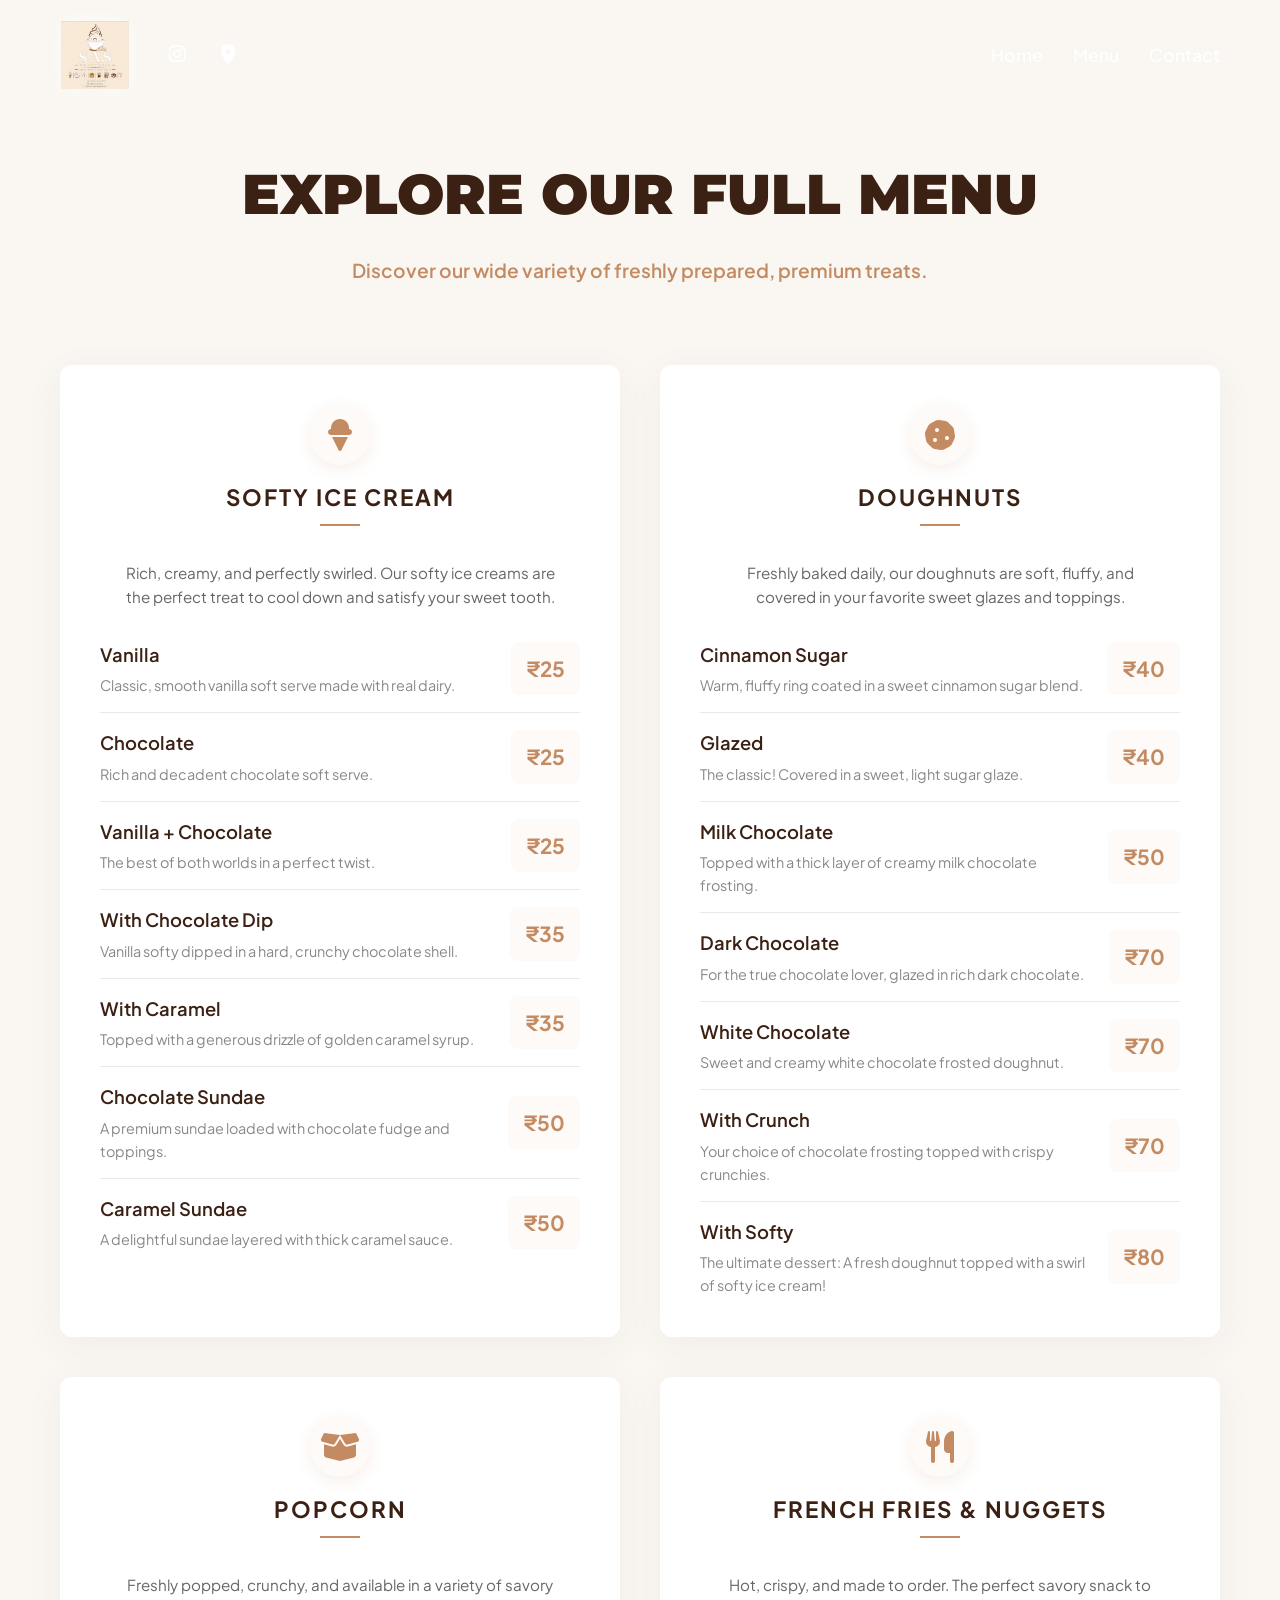
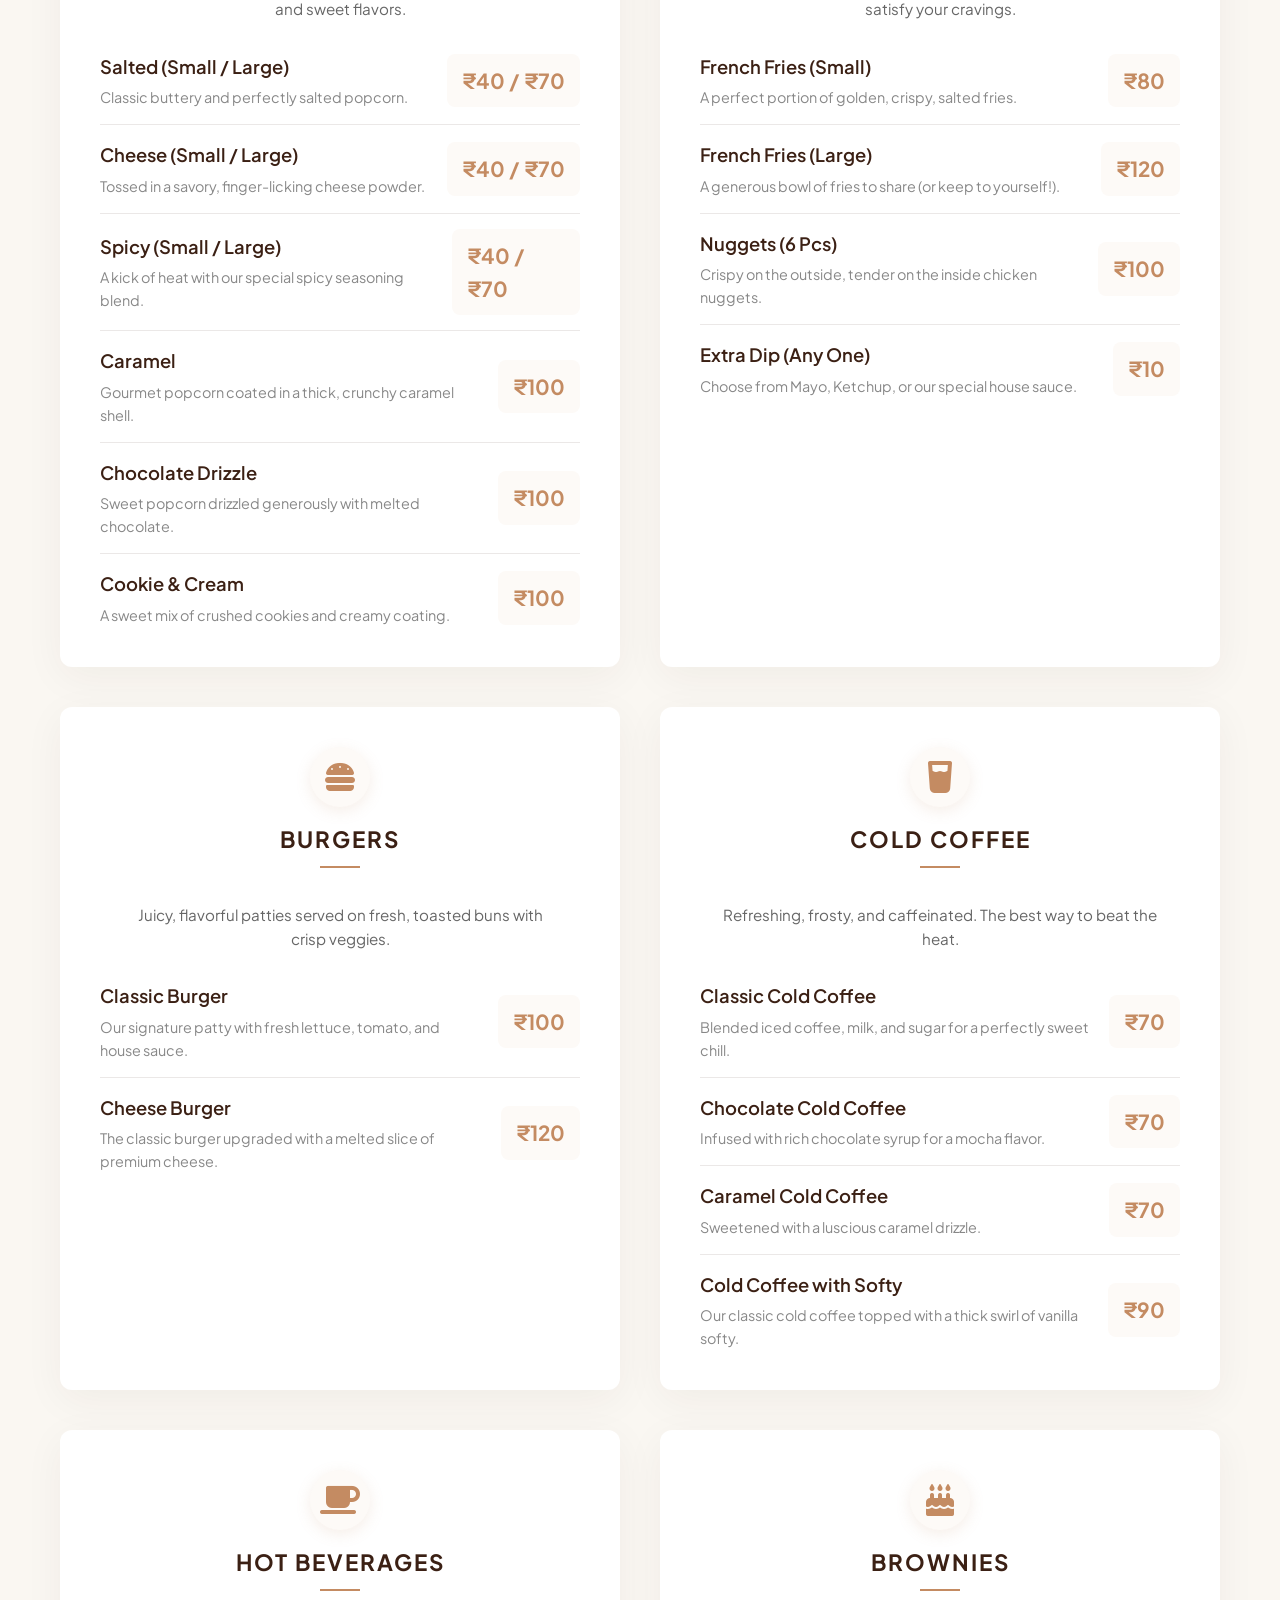
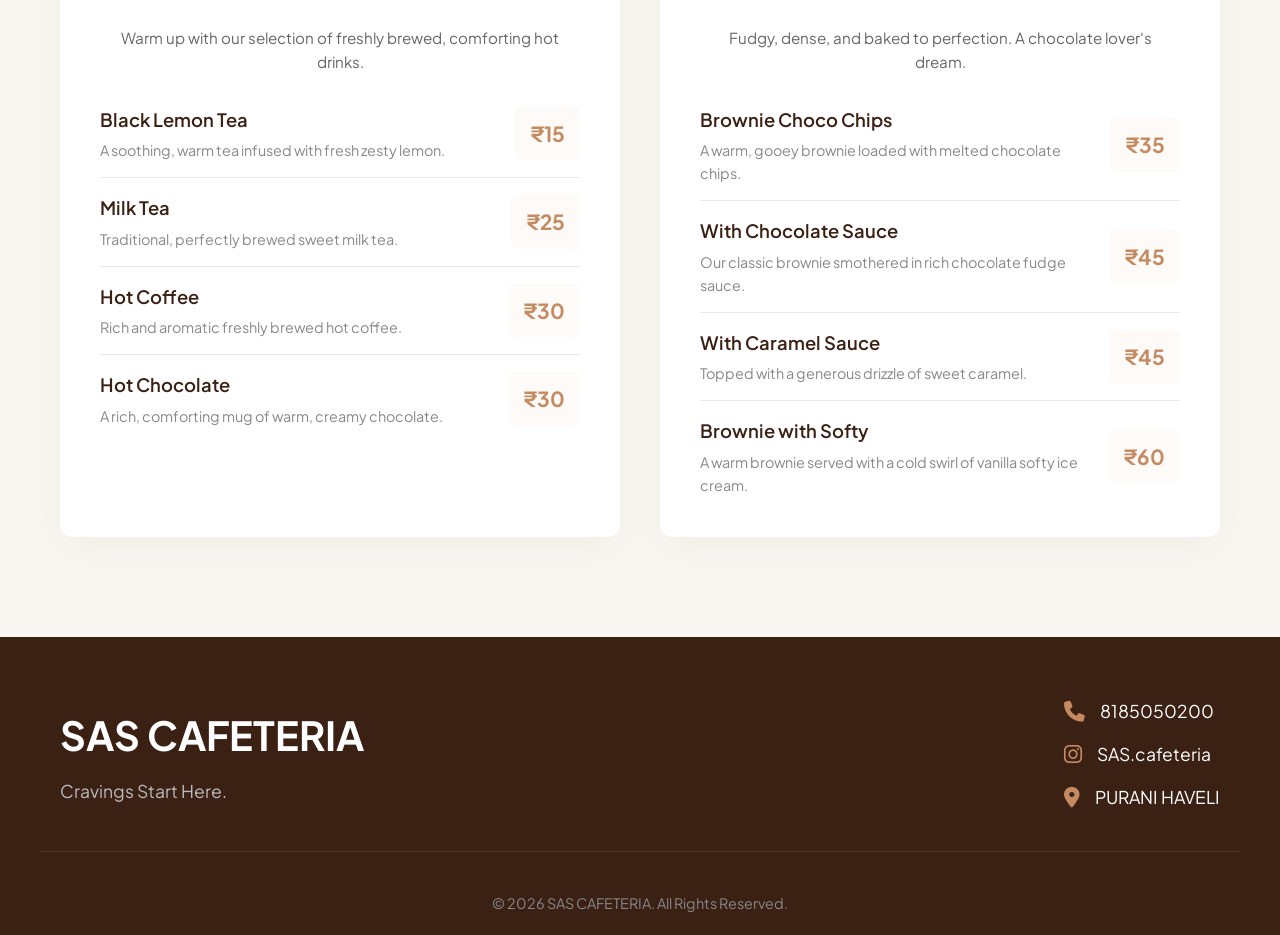
==== menu.html @ 9ae99f9b "Initial commit of SAS Cafeteria Website" ====
<!DOCTYPE html>
<html lang="en">
<head>
    <meta charset="UTF-8">
    <meta name="viewport" content="width=device-width, initial-scale=1.0">
    <title>Full Menu - SAS Cafeteria</title>
    <!-- Premium Fonts -->
    <link rel="preconnect" href="https://fonts.googleapis.com">
    <link rel="preconnect" href="https://fonts.gstatic.com" crossorigin>
    <link href="https://fonts.googleapis.com/css2?family=Montserrat:wght@800;900&family=Plus+Jakarta+Sans:wght@300;400;500;600;700;800&display=swap" rel="stylesheet">
    <!-- Icons -->
    <link rel="stylesheet" href="https://cdnjs.cloudflare.com/ajax/libs/font-awesome/6.4.0/css/all.min.css">
    <!-- CSS -->
    <link rel="stylesheet" href="style.css">
</head>
<body>

    <!-- Header / Navbar -->
    <header class="navbar scrolled">
        <div class="container nav-container">
            <div class="logo-group">
                <a href="index.html" class="logo">
                    <img src="logo.png" alt="SAS Cafeteria Logo">
                </a>
                <div class="nav-socials">
                    <a href="https://www.instagram.com/sas.cafeteria?igsh=MWZobGh6Ync2eGxtaw==" target="_blank" title="Instagram"><i class="fa-brands fa-instagram"></i></a>
                    <a href="https://maps.app.goo.gl/YJZCMaByvM5XZX7V7" target="_blank" title="Location"><i class="fa-solid fa-location-dot"></i></a>
                </div>
            </div>
            <nav>
                <ul class="nav-links">
                    <li><a href="index.html">Home</a></li>
                    <li><a href="menu.html">Menu</a></li>
                    <li><a href="#contact">Contact</a></li>
                </ul>
            </nav>
        </div>
    </header>

    <!-- Dedicated Menu Section -->
    <section class="dedicated-menu-page">
        <div class="container">
            <div class="page-header fade-in">
                <h1 class="page-title">Explore Our Full Menu</h1>
                <p class="page-subtitle">Discover our wide variety of freshly prepared, premium treats.</p>
            </div>
            
            <div class="full-menu-grid">
                
                <!-- SOFTY ICE CREAM -->
                <div class="full-menu-category fade-in">
                    <div class="category-header">
                        <i class="fa-solid fa-ice-cream"></i>
                        <h3>Softy Ice Cream</h3>
                    </div>
                    <p class="category-desc">Rich, creamy, and perfectly swirled. Our softy ice creams are the perfect treat to cool down and satisfy your sweet tooth.</p>
                    <ul class="menu-list detailed-list">
                        <li>
                            <div class="item-info">
                                <span class="item-name">Vanilla</span>
                                <p class="item-desc">Classic, smooth vanilla soft serve made with real dairy.</p>
                            </div>
                            <span class="item-price">₹25</span>
                        </li>
                        <li>
                            <div class="item-info">
                                <span class="item-name">Chocolate</span>
                                <p class="item-desc">Rich and decadent chocolate soft serve.</p>
                            </div>
                            <span class="item-price">₹25</span>
                        </li>
                        <li>
                            <div class="item-info">
                                <span class="item-name">Vanilla + Chocolate</span>
                                <p class="item-desc">The best of both worlds in a perfect twist.</p>
                            </div>
                            <span class="item-price">₹25</span>
                        </li>
                        <li>
                            <div class="item-info">
                                <span class="item-name">With Chocolate Dip</span>
                                <p class="item-desc">Vanilla softy dipped in a hard, crunchy chocolate shell.</p>
                            </div>
                            <span class="item-price">₹35</span>
                        </li>
                        <li>
                            <div class="item-info">
                                <span class="item-name">With Caramel</span>
                                <p class="item-desc">Topped with a generous drizzle of golden caramel syrup.</p>
                            </div>
                            <span class="item-price">₹35</span>
                        </li>
                        <li>
                            <div class="item-info">
                                <span class="item-name">Chocolate Sundae</span>
                                <p class="item-desc">A premium sundae loaded with chocolate fudge and toppings.</p>
                            </div>
                            <span class="item-price">₹50</span>
                        </li>
                        <li>
                            <div class="item-info">
                                <span class="item-name">Caramel Sundae</span>
                                <p class="item-desc">A delightful sundae layered with thick caramel sauce.</p>
                            </div>
                            <span class="item-price">₹50</span>
                        </li>
                    </ul>
                </div>

                <!-- DOUGHNUT -->
                <div class="full-menu-category fade-in">
                    <div class="category-header">
                        <i class="fa-solid fa-cookie"></i>
                        <h3>Doughnuts</h3>
                    </div>
                    <p class="category-desc">Freshly baked daily, our doughnuts are soft, fluffy, and covered in your favorite sweet glazes and toppings.</p>
                    <ul class="menu-list detailed-list">
                        <li>
                            <div class="item-info">
                                <span class="item-name">Cinnamon Sugar</span>
                                <p class="item-desc">Warm, fluffy ring coated in a sweet cinnamon sugar blend.</p>
                            </div>
                            <span class="item-price">₹40</span>
                        </li>
                        <li>
                            <div class="item-info">
                                <span class="item-name">Glazed</span>
                                <p class="item-desc">The classic! Covered in a sweet, light sugar glaze.</p>
                            </div>
                            <span class="item-price">₹40</span>
                        </li>
                        <li>
                            <div class="item-info">
                                <span class="item-name">Milk Chocolate</span>
                                <p class="item-desc">Topped with a thick layer of creamy milk chocolate frosting.</p>
                            </div>
                            <span class="item-price">₹50</span>
                        </li>
                        <li>
                            <div class="item-info">
                                <span class="item-name">Dark Chocolate</span>
                                <p class="item-desc">For the true chocolate lover, glazed in rich dark chocolate.</p>
                            </div>
                            <span class="item-price">₹70</span>
                        </li>
                        <li>
                            <div class="item-info">
                                <span class="item-name">White Chocolate</span>
                                <p class="item-desc">Sweet and creamy white chocolate frosted doughnut.</p>
                            </div>
                            <span class="item-price">₹70</span>
                        </li>
                        <li>
                            <div class="item-info">
                                <span class="item-name">With Crunch</span>
                                <p class="item-desc">Your choice of chocolate frosting topped with crispy crunchies.</p>
                            </div>
                            <span class="item-price">₹70</span>
                        </li>
                        <li>
                            <div class="item-info">
                                <span class="item-name">With Softy</span>
                                <p class="item-desc">The ultimate dessert: A fresh doughnut topped with a swirl of softy ice cream!</p>
                            </div>
                            <span class="item-price">₹80</span>
                        </li>
                    </ul>
                </div>

                <!-- POPCORN -->
                <div class="full-menu-category fade-in">
                    <div class="category-header">
                        <i class="fa-solid fa-box-open"></i>
                        <h3>Popcorn</h3>
                    </div>
                    <p class="category-desc">Freshly popped, crunchy, and available in a variety of savory and sweet flavors.</p>
                    <ul class="menu-list detailed-list">
                        <li>
                            <div class="item-info">
                                <span class="item-name">Salted (Small / Large)</span>
                                <p class="item-desc">Classic buttery and perfectly salted popcorn.</p>
                            </div>
                            <span class="item-price">₹40 / ₹70</span>
                        </li>
                        <li>
                            <div class="item-info">
                                <span class="item-name">Cheese (Small / Large)</span>
                                <p class="item-desc">Tossed in a savory, finger-licking cheese powder.</p>
                            </div>
                            <span class="item-price">₹40 / ₹70</span>
                        </li>
                        <li>
                            <div class="item-info">
                                <span class="item-name">Spicy (Small / Large)</span>
                                <p class="item-desc">A kick of heat with our special spicy seasoning blend.</p>
                            </div>
                            <span class="item-price">₹40 / ₹70</span>
                        </li>
                        <li>
                            <div class="item-info">
                                <span class="item-name">Caramel</span>
                                <p class="item-desc">Gourmet popcorn coated in a thick, crunchy caramel shell.</p>
                            </div>
                            <span class="item-price">₹100</span>
                        </li>
                        <li>
                            <div class="item-info">
                                <span class="item-name">Chocolate Drizzle</span>
                                <p class="item-desc">Sweet popcorn drizzled generously with melted chocolate.</p>
                            </div>
                            <span class="item-price">₹100</span>
                        </li>
                        <li>
                            <div class="item-info">
                                <span class="item-name">Cookie & Cream</span>
                                <p class="item-desc">A sweet mix of crushed cookies and creamy coating.</p>
                            </div>
                            <span class="item-price">₹100</span>
                        </li>
                    </ul>
                </div>

                <!-- FRENCH FRIES & NUGGETS -->
                <div class="full-menu-category fade-in">
                    <div class="category-header">
                        <i class="fa-solid fa-utensils"></i>
                        <h3>French Fries & Nuggets</h3>
                    </div>
                    <p class="category-desc">Hot, crispy, and made to order. The perfect savory snack to satisfy your cravings.</p>
                    <ul class="menu-list detailed-list">
                        <li>
                            <div class="item-info">
                                <span class="item-name">French Fries (Small)</span>
                                <p class="item-desc">A perfect portion of golden, crispy, salted fries.</p>
                            </div>
                            <span class="item-price">₹80</span>
                        </li>
                        <li>
                            <div class="item-info">
                                <span class="item-name">French Fries (Large)</span>
                                <p class="item-desc">A generous bowl of fries to share (or keep to yourself!).</p>
                            </div>
                            <span class="item-price">₹120</span>
                        </li>
                        <li>
                            <div class="item-info">
                                <span class="item-name">Nuggets (6 Pcs)</span>
                                <p class="item-desc">Crispy on the outside, tender on the inside chicken nuggets.</p>
                            </div>
                            <span class="item-price">₹100</span>
                        </li>
                        <li>
                            <div class="item-info">
                                <span class="item-name">Extra Dip (Any One)</span>
                                <p class="item-desc">Choose from Mayo, Ketchup, or our special house sauce.</p>
                            </div>
                            <span class="item-price">₹10</span>
                        </li>
                    </ul>
                </div>
                
                <!-- BURGER -->
                <div class="full-menu-category fade-in">
                    <div class="category-header">
                        <i class="fa-solid fa-burger"></i>
                        <h3>Burgers</h3>
                    </div>
                    <p class="category-desc">Juicy, flavorful patties served on fresh, toasted buns with crisp veggies.</p>
                    <ul class="menu-list detailed-list">
                        <li>
                            <div class="item-info">
                                <span class="item-name">Classic Burger</span>
                                <p class="item-desc">Our signature patty with fresh lettuce, tomato, and house sauce.</p>
                            </div>
                            <span class="item-price">₹100</span>
                        </li>
                        <li>
                            <div class="item-info">
                                <span class="item-name">Cheese Burger</span>
                                <p class="item-desc">The classic burger upgraded with a melted slice of premium cheese.</p>
                            </div>
                            <span class="item-price">₹120</span>
                        </li>
                    </ul>
                </div>
                
                <!-- COLD COFFEE -->
                <div class="full-menu-category fade-in">
                    <div class="category-header">
                        <i class="fa-solid fa-glass-water"></i>
                        <h3>Cold Coffee</h3>
                    </div>
                    <p class="category-desc">Refreshing, frosty, and caffeinated. The best way to beat the heat.</p>
                    <ul class="menu-list detailed-list">
                        <li>
                            <div class="item-info">
                                <span class="item-name">Classic Cold Coffee</span>
                                <p class="item-desc">Blended iced coffee, milk, and sugar for a perfectly sweet chill.</p>
                            </div>
                            <span class="item-price">₹70</span>
                        </li>
                        <li>
                            <div class="item-info">
                                <span class="item-name">Chocolate Cold Coffee</span>
                                <p class="item-desc">Infused with rich chocolate syrup for a mocha flavor.</p>
                            </div>
                            <span class="item-price">₹70</span>
                        </li>
                        <li>
                            <div class="item-info">
                                <span class="item-name">Caramel Cold Coffee</span>
                                <p class="item-desc">Sweetened with a luscious caramel drizzle.</p>
                            </div>
                            <span class="item-price">₹70</span>
                        </li>
                        <li>
                            <div class="item-info">
                                <span class="item-name">Cold Coffee with Softy</span>
                                <p class="item-desc">Our classic cold coffee topped with a thick swirl of vanilla softy.</p>
                            </div>
                            <span class="item-price">₹90</span>
                        </li>
                    </ul>
                </div>

                <!-- HOT BEVERAGES -->
                <div class="full-menu-category fade-in">
                    <div class="category-header">
                        <i class="fa-solid fa-mug-saucer"></i>
                        <h3>Hot Beverages</h3>
                    </div>
                    <p class="category-desc">Warm up with our selection of freshly brewed, comforting hot drinks.</p>
                    <ul class="menu-list detailed-list">
                        <li>
                            <div class="item-info">
                                <span class="item-name">Black Lemon Tea</span>
                                <p class="item-desc">A soothing, warm tea infused with fresh zesty lemon.</p>
                            </div>
                            <span class="item-price">₹15</span>
                        </li>
                        <li>
                            <div class="item-info">
                                <span class="item-name">Milk Tea</span>
                                <p class="item-desc">Traditional, perfectly brewed sweet milk tea.</p>
                            </div>
                            <span class="item-price">₹25</span>
                        </li>
                        <li>
                            <div class="item-info">
                                <span class="item-name">Hot Coffee</span>
                                <p class="item-desc">Rich and aromatic freshly brewed hot coffee.</p>
                            </div>
                            <span class="item-price">₹30</span>
                        </li>
                        <li>
                            <div class="item-info">
                                <span class="item-name">Hot Chocolate</span>
                                <p class="item-desc">A rich, comforting mug of warm, creamy chocolate.</p>
                            </div>
                            <span class="item-price">₹30</span>
                        </li>
                    </ul>
                </div>

                <!-- BROWNIE -->
                <div class="full-menu-category fade-in">
                    <div class="category-header">
                        <i class="fa-solid fa-cake-candles"></i>
                        <h3>Brownies</h3>
                    </div>
                    <p class="category-desc">Fudgy, dense, and baked to perfection. A chocolate lover's dream.</p>
                    <ul class="menu-list detailed-list">
                        <li>
                            <div class="item-info">
                                <span class="item-name">Brownie Choco Chips</span>
                                <p class="item-desc">A warm, gooey brownie loaded with melted chocolate chips.</p>
                            </div>
                            <span class="item-price">₹35</span>
                        </li>
                        <li>
                            <div class="item-info">
                                <span class="item-name">With Chocolate Sauce</span>
                                <p class="item-desc">Our classic brownie smothered in rich chocolate fudge sauce.</p>
                            </div>
                            <span class="item-price">₹45</span>
                        </li>
                        <li>
                            <div class="item-info">
                                <span class="item-name">With Caramel Sauce</span>
                                <p class="item-desc">Topped with a generous drizzle of sweet caramel.</p>
                            </div>
                            <span class="item-price">₹45</span>
                        </li>
                        <li>
                            <div class="item-info">
                                <span class="item-name">Brownie with Softy</span>
                                <p class="item-desc">A warm brownie served with a cold swirl of vanilla softy ice cream.</p>
                            </div>
                            <span class="item-price">₹60</span>
                        </li>
                    </ul>
                </div>

            </div>
        </div>
    </section>

    <!-- Contact / Footer Section -->
    <footer id="contact" class="footer">
        <div class="container footer-content fade-in">
            <div class="footer-info">
                <h3>SAS CAFETERIA</h3>
                <p>Cravings Start Here.</p>
            </div>
            <div class="footer-contact">
                <a href="tel:+918185050200" class="footer-link"><p><i class="fa-solid fa-phone"></i> 8185050200</p></a>
                <a href="https://www.instagram.com/sas.cafeteria?igsh=MWZobGh6Ync2eGxtaw==" target="_blank" class="footer-link"><p><i class="fa-brands fa-instagram"></i> SAS.cafeteria</p></a>
                <a href="https://maps.app.goo.gl/YJZCMaByvM5XZX7V7" target="_blank" class="footer-link"><p><i class="fa-solid fa-location-dot"></i> PURANI HAVELI</p></a>
            </div>
        </div>
        <div class="footer-bottom">
            <p>&copy; 2026 SAS CAFETERIA. All Rights Reserved.</p>
        </div>
    </footer>

    <script src="script.js"></script>
</body>
</html>
---- style.css ----
/* Base and Reset */
* {
    margin: 0;
    padding: 0;
    box-sizing: border-box;
}

:root {
    --primary-color: #3b2014; /* Deep coffee brown */
    --accent-color: #c48b62; /* Caramel/Gold accent */
    --light-bg: #f9f5f0;
    --text-dark: #2a160d;
    --text-light: #fff;
    --font-heading: 'Plus Jakarta Sans', sans-serif;
    --font-body: 'Plus Jakarta Sans', sans-serif;
}

html {
    scroll-behavior: smooth;
}

body {
    font-family: var(--font-body);
    background-color: var(--light-bg);
    color: var(--text-dark);
    line-height: 1.6;
    overflow-x: hidden;
}

a {
    text-decoration: none;
    color: inherit;
}

ul {
    list-style: none;
}

.container {
    max-width: 1200px;
    margin: 0 auto;
    padding: 0 20px;
}

/* Navbar */
.navbar {
    position: fixed;
    top: 0;
    left: 0;
    width: 100%;
    padding: 20px 0;
    z-index: 1000;
    transition: all 0.3s ease;
    background: transparent;
}

.navbar.scrolled {
    background: rgba(59, 32, 20, 0.95);
    padding: 15px 0;
    box-shadow: 0 2px 10px rgba(0,0,0,0.3);
}

.nav-container {
    display: flex;
    justify-content: space-between;
    align-items: center;
}

.logo {
    display: flex;
    align-items: center;
}

.logo img {
    height: 70px;
    width: auto;
    object-fit: contain;
    filter: drop-shadow(0 0 8px rgba(255, 255, 255, 0.7));
}

.logo-group {
    display: flex;
    align-items: center;
    gap: 20px;
}

.nav-socials {
    display: flex;
    gap: 15px;
    margin-left: 10px;
}

.nav-socials a {
    color: var(--text-light);
    font-size: 1.2rem;
    transition: color 0.3s ease;
    display: flex;
    align-items: center;
    justify-content: center;
    width: 35px;
    height: 35px;
    border-radius: 50%;
    background: rgba(255, 255, 255, 0.1);
    backdrop-filter: blur(5px);
}

.nav-socials a:hover {
    color: var(--accent-color);
    background: rgba(255, 255, 255, 0.2);
}

.nav-links {
    display: flex;
    gap: 30px;
}

.nav-links li a {
    color: var(--text-light);
    font-weight: 500;
    font-size: 1.1rem;
    position: relative;
    transition: color 0.3s ease;
}

.nav-links li a:hover {
    color: var(--accent-color);
}

/* Hero Section */
.hero {
    position: relative;
    height: 100vh;
    display: flex;
    align-items: center;
    justify-content: center;
    text-align: center;
    overflow: hidden;
}

.hero-video {
    position: absolute;
    top: 50%;
    left: 50%;
    min-width: 100%;
    min-height: 100%;
    width: auto;
    height: auto;
    transform: translateX(-50%) translateY(-50%);
    z-index: -2;
    object-fit: cover;
}

.hero-overlay {
    position: absolute;
    top: 0;
    left: 0;
    width: 100%;
    height: 100%;
    background: rgba(0, 0, 0, 0.4); /* Slightly lighter overlay */
    z-index: -1;
}

.hero-content {
    color: var(--text-light);
    z-index: 1;
    padding: 20px 80px;
    width: 100%;
    display: flex;
    justify-content: flex-end; /* Push the block to the right */
}

.hero-text-block {
    display: flex;
    flex-direction: column;
    align-items: center; /* Center items internally */
    text-align: center;
}

.hero-content h1 {
    font-family: 'Montserrat', sans-serif;
    font-size: 4.5rem; /* Slightly larger */
    font-weight: 900;
    margin-bottom: 5px;
    letter-spacing: -1px; /* Tighter letter spacing */
    text-shadow: 2px 2px 4px rgba(0,0,0,0.5); /* Softer shadow */
    display: flex;
    align-items: center;
}

.hero-content p {
    font-size: 1.3rem; 
    font-weight: 500;
    margin-bottom: 35px;
    letter-spacing: 0.5px;
    text-shadow: 1px 1px 3px rgba(0,0,0,0.5); /* Softer shadow */
}

/* Typing Effect Cursor */
.cursor {
    display: inline-block;
    width: 4px;
    height: 1em; /* Match text height */
    background-color: var(--text-light);
    animation: blink 1s infinite;
    margin-left: 8px;
    box-shadow: 2px 2px 4px rgba(0,0,0,0.5);
}

.cursor.typing {
    animation: none;
}

@keyframes blink {
    0% { opacity: 1; }
    49% { opacity: 1; }
    50% { opacity: 0; }
    99% { opacity: 0; }
    100% { opacity: 1; }
}

.btn {
    display: inline-block;
    padding: 14px 35px;
    background-color: var(--accent-color);
    color: var(--text-light);
    font-weight: 700; /* Bolder button text */
    font-size: 1rem; /* Slightly smaller text */
    border-radius: 40px; /* More rounded pill */
    text-transform: uppercase;
    letter-spacing: 1px;
    transition: all 0.3s ease;
    border: none;
    box-shadow: 0 4px 15px rgba(0,0,0,0.2);
}

.btn:hover {
    background-color: #a6734d; /* Darker accent on hover */
    transform: translateY(-2px);
    box-shadow: 0 6px 20px rgba(0,0,0,0.3);
}

/* Menu Section */
.menu-section {
    padding: 120px 0;
    background-color: #faf7f2; /* Soft, warm, professional beige */
    position: relative;
}

.section-header {
    text-align: center;
    margin-bottom: 80px;
}

.section-title {
    font-family: var(--font-heading);
    font-size: 3.5rem;
    color: var(--primary-color);
    margin-bottom: 20px;
    font-weight: 800;
    text-transform: uppercase;
    letter-spacing: 2px;
}

.section-subtitle {
    font-size: 1rem;
    color: var(--accent-color);
    letter-spacing: 3px;
    text-transform: uppercase;
    font-weight: 600;
}

.menu-carousel-wrapper {
    display: flex;
    align-items: center;
    position: relative;
    max-width: 1100px;
    margin: 0 auto;
}

.carousel-btn {
    background: #fff;
    border: none;
    width: 50px;
    height: 50px;
    border-radius: 50%;
    box-shadow: 0 4px 15px rgba(59, 32, 20, 0.1);
    color: var(--primary-color);
    font-size: 1.2rem;
    cursor: pointer;
    transition: all 0.3s ease;
    z-index: 10;
    display: flex;
    align-items: center;
    justify-content: center;
}

.carousel-btn:hover {
    background: var(--accent-color);
    color: #fff;
}

.prev-btn {
    margin-right: 20px;
}

.next-btn {
    margin-left: 20px;
}

.menu-carousel {
    overflow: hidden;
    flex-grow: 1;
    padding: 20px 0; /* space for card shadows */
}

.menu-track {
    display: flex;
    gap: 30px; /* Space between cards */
    transition: transform 0.5s cubic-bezier(0.25, 1, 0.5, 1);
}

.menu-category {
    background: rgba(255, 255, 255, 0.85); /* Slightly transparent */
    backdrop-filter: blur(10px); /* Glassmorphism */
    padding: 30px; /* Reduced padding */
    border-radius: 8px; 
    box-shadow: 0 5px 30px rgba(59, 32, 20, 0.05); 
    border: 1px solid rgba(255, 255, 255, 0.5);
    min-width: 350px; /* Fixed width for cards in carousel */
    max-width: 350px;
    flex-shrink: 0;
}

.category-header {
    display: flex;
    flex-direction: column;
    align-items: center;
    gap: 15px;
    margin-bottom: 35px;
}

.category-header i {
    font-size: 2rem;
    color: var(--accent-color);
    background: #fdfaf7;
    width: 60px;
    height: 60px;
    display: flex;
    align-items: center;
    justify-content: center;
    border-radius: 50%;
    box-shadow: 0 4px 15px rgba(196, 139, 98, 0.15);
}

.category-header h3 {
    font-family: var(--font-heading);
    font-size: 1.4rem; /* Reduced from 1.8rem */
    color: var(--primary-color);
    text-transform: uppercase;
    letter-spacing: 2px;
    position: relative;
    padding-bottom: 10px;
}

.category-header h3::after {
    content: '';
    position: absolute;
    bottom: 0;
    left: 50%;
    transform: translateX(-50%);
    width: 40px;
    height: 2px;
    background-color: var(--accent-color);
}

.menu-sizes {
    display: flex;
    justify-content: flex-end;
    gap: 30px;
    font-size: 0.8rem; /* Reduced */
    color: #a3958c;
    margin-bottom: 15px;
    font-weight: 700;
    text-transform: uppercase;
    letter-spacing: 1px;
}

.menu-list li {
    display: flex;
    justify-content: space-between;
    align-items: baseline;
    margin-bottom: 12px; /* Reduced from 18px */
    font-size: 1rem; /* Reduced from 1.15rem */
    font-weight: 600;
}

.menu-list li.spacer {
    height: 15px;
    margin-bottom: 0;
}

.item-name {
    color: var(--primary-color);
    position: relative;
    flex-grow: 1;
}

.item-name::after {
    content: '';
    position: absolute;
    bottom: 5px;
    left: 0;
    right: 0;
    margin-left: 10px;
    border-bottom: 2px dotted rgba(196, 139, 98, 0.4);
    width: calc(100% - 15px);
}

.item-price {
    font-weight: 700;
    color: var(--accent-color);
    padding-left: 10px;
    font-size: 1.05rem; /* Reduced from 1.2rem */
}

.prices {
    display: flex;
    gap: 40px;
    font-weight: 700;
    color: var(--accent-color);
    padding-left: 10px;
    font-size: 1.05rem; /* Reduced */
}

/* Footer */
.footer {
    background-color: var(--primary-color);
    color: var(--text-light);
    padding: 60px 0 20px;
}

.footer-content {
    display: flex;
    justify-content: space-between;
    align-items: center;
    flex-wrap: wrap;
    gap: 30px;
    margin-bottom: 40px;
    border-bottom: 1px solid rgba(255,255,255,0.1);
    padding-bottom: 40px;
}

.footer-info h3 {
    font-family: var(--font-heading);
    font-size: 2.5rem;
    margin-bottom: 10px;
}

.footer-info p {
    color: #bbb;
    font-size: 1.1rem;
}

.footer-contact {
    display: flex;
    flex-direction: column;
    gap: 15px;
}

.footer-contact p {
    display: flex;
    align-items: center;
    gap: 15px;
    font-size: 1.1rem;
}

.footer-contact i {
    color: var(--accent-color);
    font-size: 1.3rem;
    transition: color 0.3s ease;
}

.footer-link {
    transition: color 0.3s ease;
}

.footer-link:hover p {
    color: #fff;
}

.footer-link:hover i {
    color: #fff;
}

.footer-bottom {
    text-align: center;
    color: #888;
    font-size: 0.9rem;
}

/* Animations */
.animate-up {
    opacity: 0;
    transform: translateY(50px);
    animation: fadeInUp 1s cubic-bezier(0.2, 0.8, 0.2, 1) forwards;
}

.delay-1 {
    animation-delay: 0.3s;
}

.delay-2 {
    animation-delay: 0.6s;
}

@keyframes fadeInUp {
    to {
        opacity: 1;
        transform: translateY(0);
    }
}

.fade-in {
    opacity: 0;
    transform: translateY(30px);
    transition: opacity 0.8s ease-out, transform 0.8s ease-out;
}

.fade-in.visible {
    opacity: 1;
    transform: translateY(0);
}

/* Dedicated Menu Page Styles */
.dedicated-menu-page {
    padding: 150px 0 100px; /* Extra top padding for scrolled navbar */
    background-color: #faf7f2;
    min-height: 100vh;
}

.page-header {
    text-align: center;
    margin-bottom: 80px;
}

.page-title {
    font-family: 'Montserrat', sans-serif;
    font-size: 3.5rem;
    font-weight: 900;
    color: var(--primary-color);
    margin-bottom: 15px;
    text-transform: uppercase;
}

.page-subtitle {
    font-size: 1.2rem;
    color: var(--accent-color);
    font-weight: 600;
}

.full-menu-grid {
    display: grid;
    grid-template-columns: repeat(auto-fit, minmax(400px, 1fr));
    gap: 40px;
}

.full-menu-category {
    background: #fff;
    padding: 40px;
    border-radius: 12px;
    box-shadow: 0 10px 40px rgba(59, 32, 20, 0.05);
}

.category-desc {
    text-align: center;
    color: #666;
    margin-bottom: 30px;
    font-size: 0.95rem;
    line-height: 1.6;
    padding: 0 20px;
}

.detailed-list li {
    flex-direction: row;
    align-items: center;
    border-bottom: 1px solid rgba(59,32,20,0.1);
    padding-bottom: 15px;
    margin-bottom: 15px;
}

.detailed-list li:last-child {
    border-bottom: none;
    margin-bottom: 0;
    padding-bottom: 0;
}

.item-info {
    display: flex;
    flex-direction: column;
    flex-grow: 1;
}

.detailed-list .item-name {
    font-size: 1.15rem;
    color: var(--primary-color);
    margin-bottom: 5px;
}

.detailed-list .item-name::after {
    display: none; /* Hide the dotted line on the full menu */
}

.item-desc {
    font-size: 0.9rem;
    color: #888;
    font-weight: 400;
    padding-right: 20px;
}

.detailed-list .item-price {
    font-size: 1.3rem;
    background: #fdfaf7;
    padding: 10px 15px;
    border-radius: 8px;
    color: var(--accent-color);
}

/* Responsive */
@media (max-width: 768px) {
    .hero-content h1 {
        font-size: 3rem;
    }
    
    .nav-links {
        display: none;
    }
    
    .menu-grid {
        grid-template-columns: 1fr;
    }
    
    .footer-content {
        flex-direction: column;
        text-align: center;
    }
    
    .footer-contact p {
        justify-content: center;
    }
}
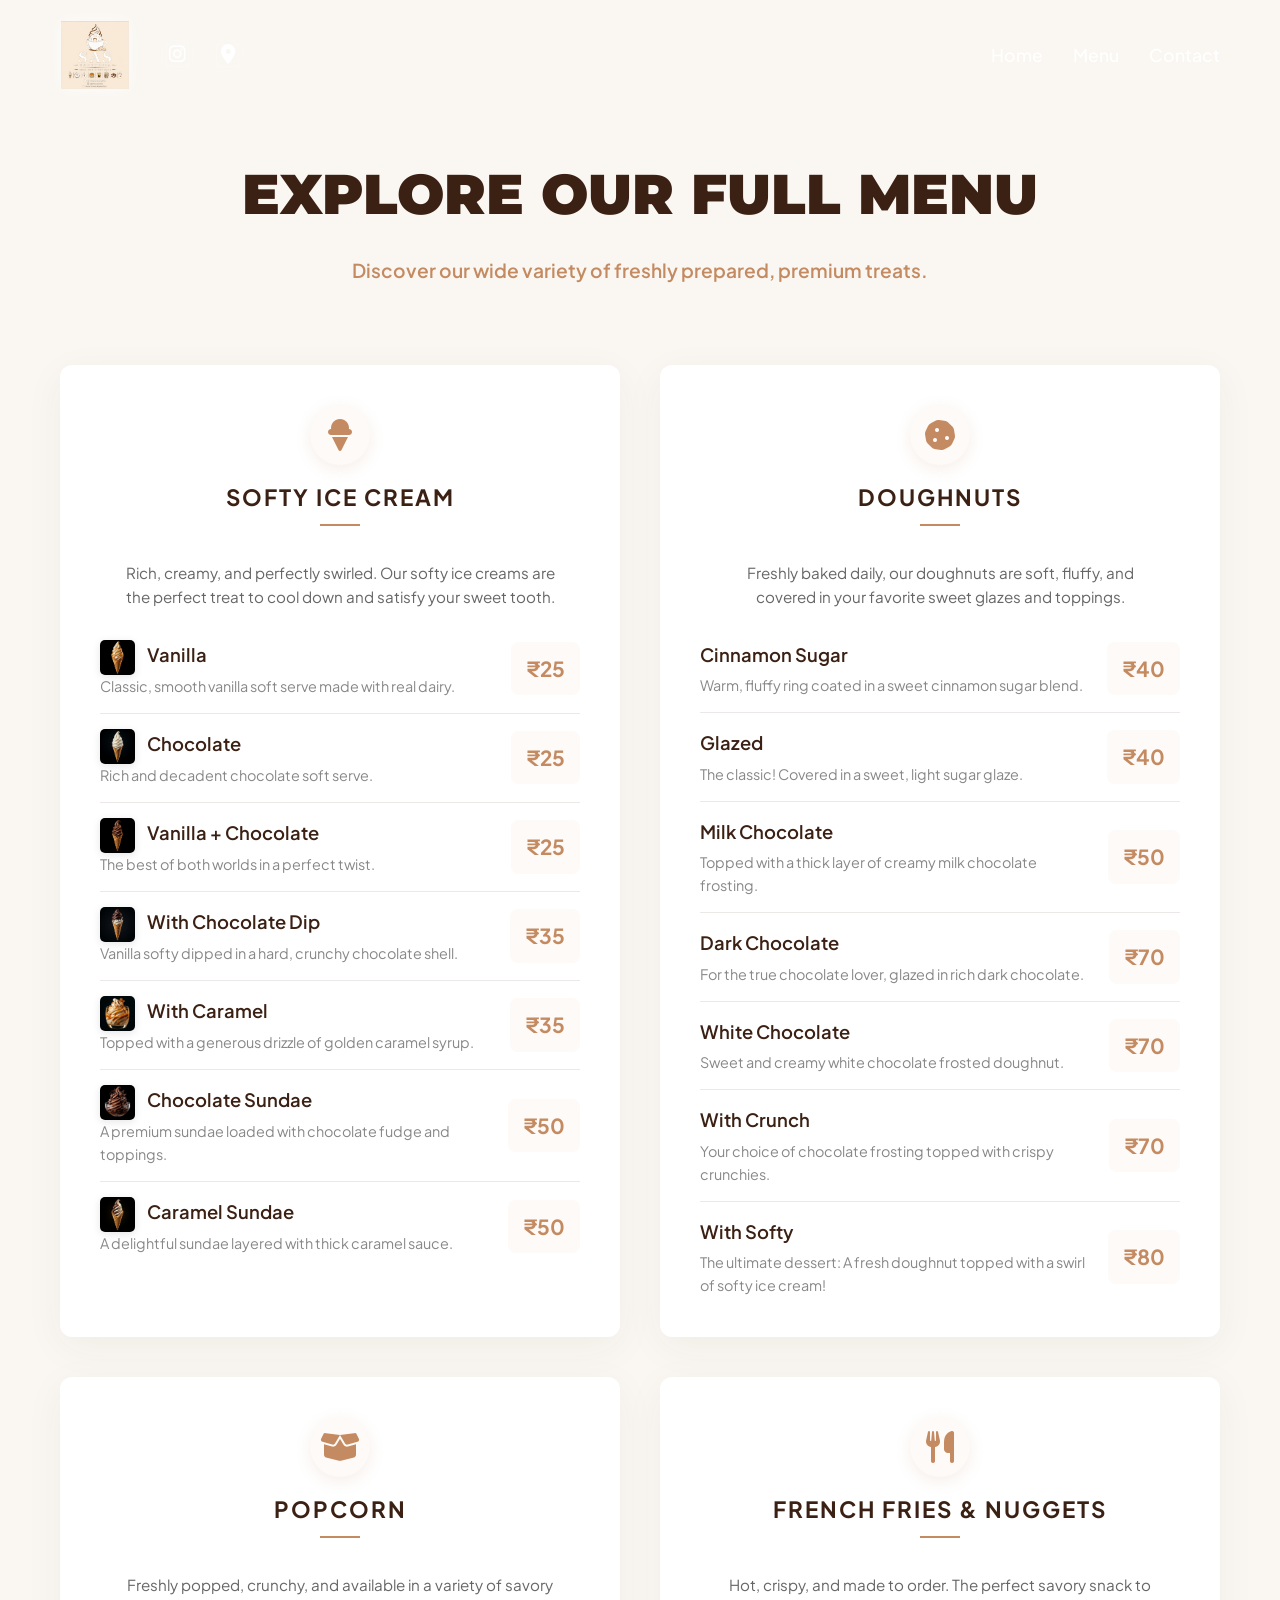
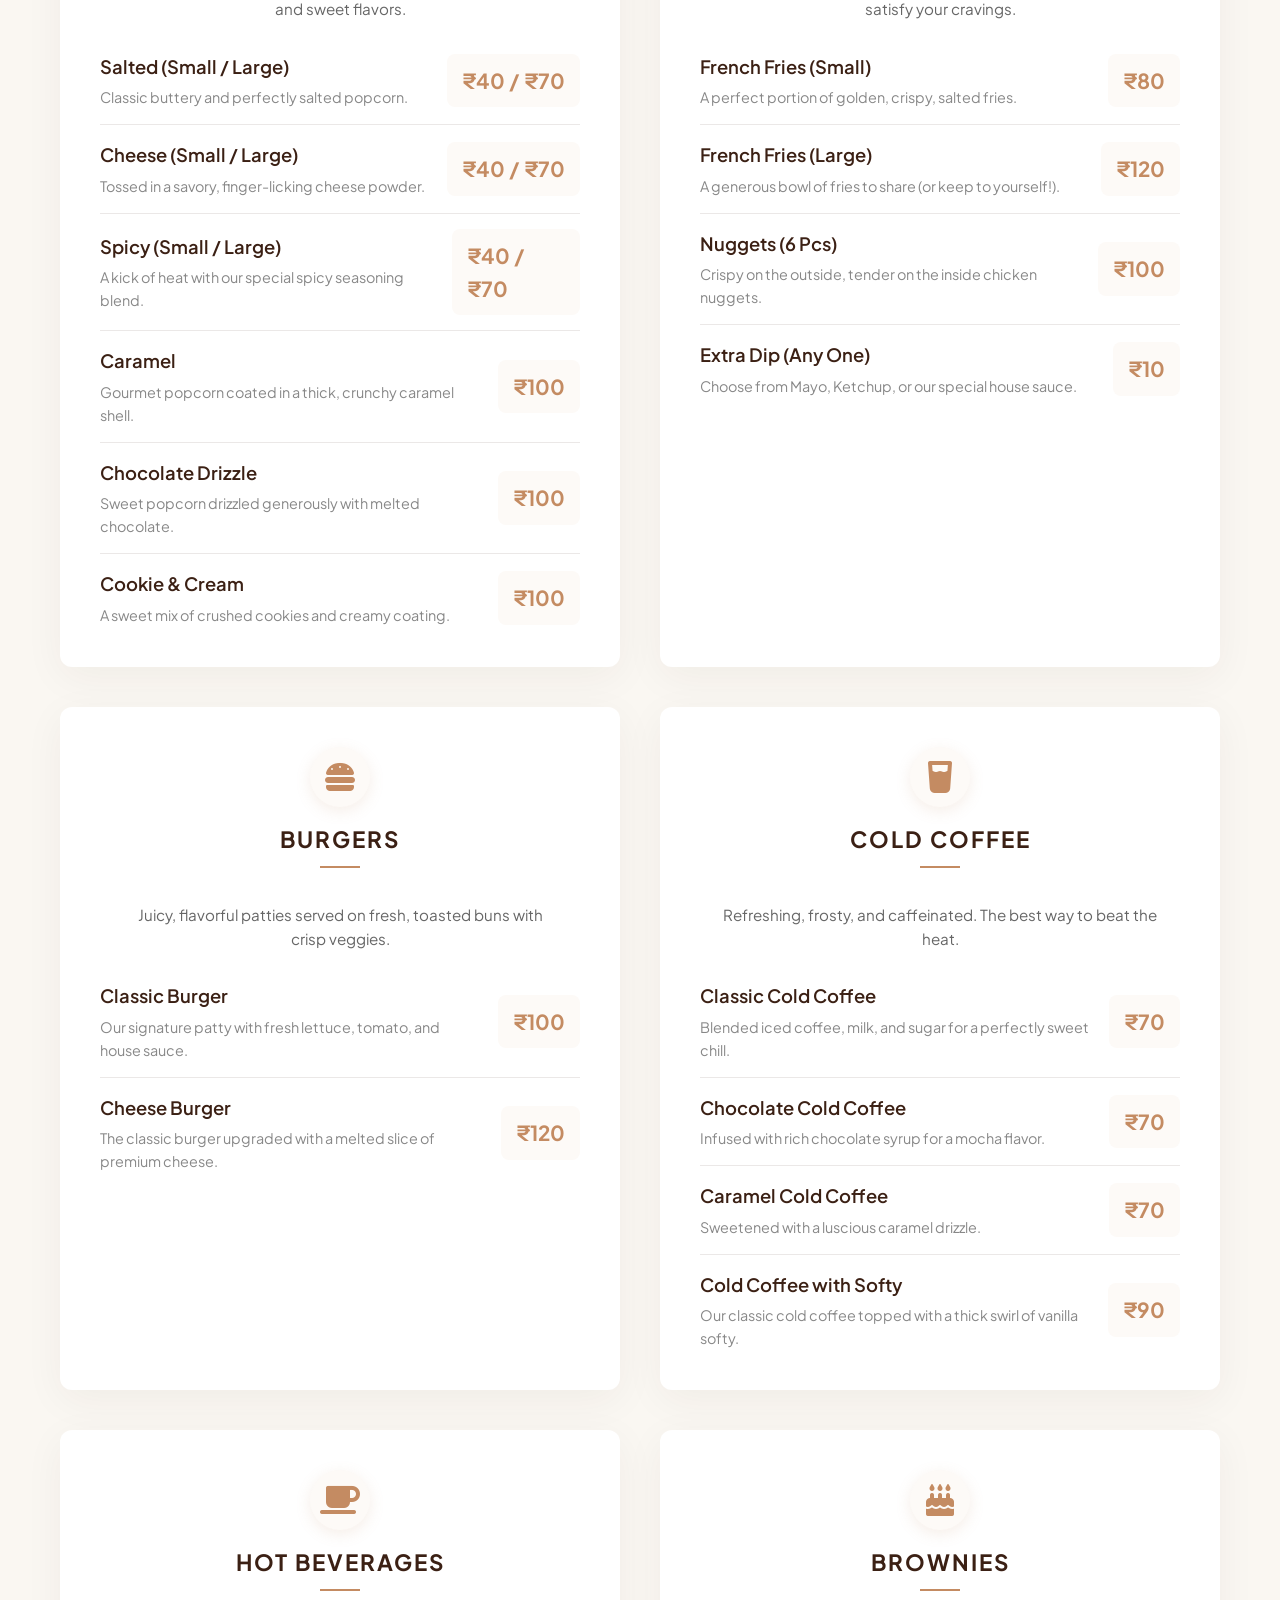
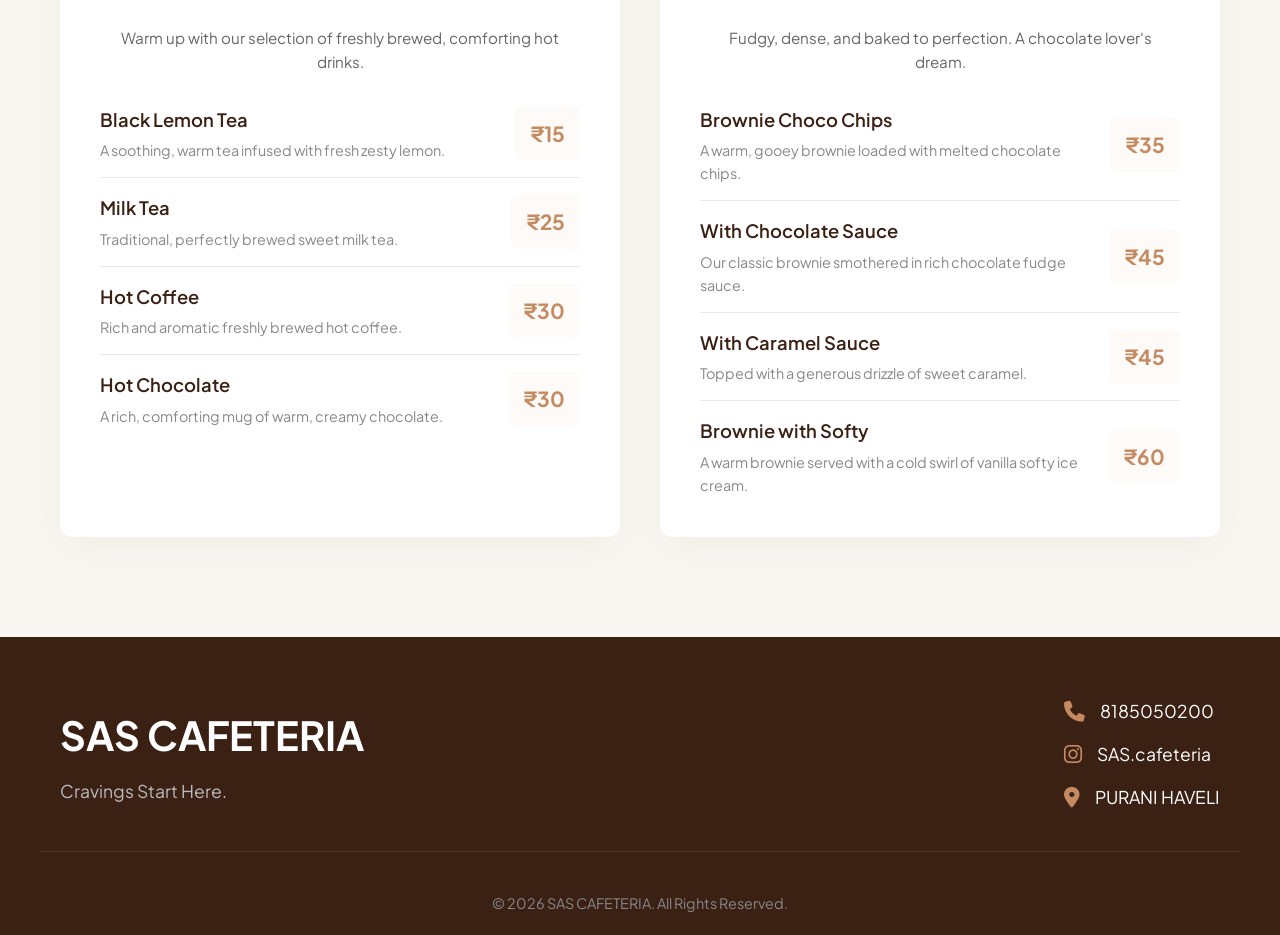
==== commit ac60662f: "Add thumbnails to ice cream menu items" ====
--- a/menu.html
+++ b/menu.html
@@ -57,49 +57,70 @@
                     <ul class="menu-list detailed-list">
                         <li>
                             <div class="item-info">
-                                <span class="item-name">Vanilla</span>
+                                <div class="item-name-group">
+                                    <img src="images/Ultra-realistic_premium_commer_1.jpg" alt="Vanilla" class="item-thumb">
+                                    <span class="item-name">Vanilla</span>
+                                </div>
                                 <p class="item-desc">Classic, smooth vanilla soft serve made with real dairy.</p>
                             </div>
                             <span class="item-price">₹25</span>
                         </li>
                         <li>
                             <div class="item-info">
-                                <span class="item-name">Chocolate</span>
+                                <div class="item-name-group">
+                                    <img src="images/Ultra-realistic_premium_commer_16.jpg" alt="Chocolate" class="item-thumb">
+                                    <span class="item-name">Chocolate</span>
+                                </div>
                                 <p class="item-desc">Rich and decadent chocolate soft serve.</p>
                             </div>
                             <span class="item-price">₹25</span>
                         </li>
                         <li>
                             <div class="item-info">
-                                <span class="item-name">Vanilla + Chocolate</span>
+                                <div class="item-name-group">
+                                    <img src="images/Ultra-realistic_premium_commer_8.jpg" alt="Vanilla + Chocolate" class="item-thumb">
+                                    <span class="item-name">Vanilla + Chocolate</span>
+                                </div>
                                 <p class="item-desc">The best of both worlds in a perfect twist.</p>
                             </div>
                             <span class="item-price">₹25</span>
                         </li>
                         <li>
                             <div class="item-info">
-                                <span class="item-name">With Chocolate Dip</span>
+                                <div class="item-name-group">
+                                    <img src="images/Ultra-realistic_premium_commer_9.jpg" alt="With Chocolate Dip" class="item-thumb">
+                                    <span class="item-name">With Chocolate Dip</span>
+                                </div>
                                 <p class="item-desc">Vanilla softy dipped in a hard, crunchy chocolate shell.</p>
                             </div>
                             <span class="item-price">₹35</span>
                         </li>
                         <li>
                             <div class="item-info">
-                                <span class="item-name">With Caramel</span>
+                                <div class="item-name-group">
+                                    <img src="images/Ultra-realistic_premium_carame_3.jpg" alt="With Caramel" class="item-thumb">
+                                    <span class="item-name">With Caramel</span>
+                                </div>
                                 <p class="item-desc">Topped with a generous drizzle of golden caramel syrup.</p>
                             </div>
                             <span class="item-price">₹35</span>
                         </li>
                         <li>
                             <div class="item-info">
-                                <span class="item-name">Chocolate Sundae</span>
+                                <div class="item-name-group">
+                                    <img src="images/Ultra-realistic_premium_chocol_6.jpg" alt="Chocolate Sundae" class="item-thumb">
+                                    <span class="item-name">Chocolate Sundae</span>
+                                </div>
                                 <p class="item-desc">A premium sundae loaded with chocolate fudge and toppings.</p>
                             </div>
                             <span class="item-price">₹50</span>
                         </li>
                         <li>
                             <div class="item-info">
-                                <span class="item-name">Caramel Sundae</span>
+                                <div class="item-name-group">
+                                    <img src="images/Ultra-realistic_premium_food_p_12.jpg" alt="Caramel Sundae" class="item-thumb">
+                                    <span class="item-name">Caramel Sundae</span>
+                                </div>
                                 <p class="item-desc">A delightful sundae layered with thick caramel sauce.</p>
                             </div>
                             <span class="item-price">₹50</span>
--- a/style.css
+++ b/style.css
@@ -156,7 +156,7 @@
     left: 0;
     width: 100%;
     height: 100%;
-    background: rgba(0, 0, 0, 0.4); /* Slightly lighter overlay */
+    background: linear-gradient(to bottom, rgba(0, 0, 0, 0.4) 0%, rgba(0, 0, 0, 0.5) 85%, #faf7f2 100%);
     z-index: -1;
 }
 
@@ -388,7 +388,7 @@
 .menu-list li {
     display: flex;
     justify-content: space-between;
-    align-items: baseline;
+    align-items: center; /* Changed from baseline for image support */
     margin-bottom: 12px; /* Reduced from 18px */
     font-size: 1rem; /* Reduced from 1.15rem */
     font-weight: 600;
@@ -397,6 +397,21 @@
 .menu-list li.spacer {
     height: 15px;
     margin-bottom: 0;
+}
+
+.item-name-group {
+    display: flex;
+    align-items: center;
+    flex-grow: 1;
+}
+
+.item-thumb {
+    width: 35px;
+    height: 35px;
+    border-radius: 5px; /* Slight rounding */
+    object-fit: cover;
+    margin-right: 12px;
+    box-shadow: 0 2px 8px rgba(0,0,0,0.1);
 }
 
 .item-name {
@@ -408,7 +423,7 @@
 .item-name::after {
     content: '';
     position: absolute;
-    bottom: 5px;
+    bottom: 0px; /* adjusted for center alignment */
     left: 0;
     right: 0;
     margin-left: 10px;
@@ -416,6 +431,10 @@
     width: calc(100% - 15px);
 }
 
+.item-name-group .item-name::after {
+    bottom: 5px; /* specific offset when inside the group */
+}
+
 .item-price {
     font-weight: 700;
     color: var(--accent-color);
@@ -506,11 +525,11 @@
 }
 
 .delay-1 {
-    animation-delay: 0.3s;
+    animation-delay: 1.8s; /* Wait for typing effect */
 }
 
 .delay-2 {
-    animation-delay: 0.6s;
+    animation-delay: 2.1s;
 }
 
 @keyframes fadeInUp {
@@ -627,24 +646,103 @@
 
 /* Responsive */
 @media (max-width: 768px) {
-    .hero-content h1 {
-        font-size: 3rem;
-    }
-    
+    /* Navbar */
+    .logo img {
+        height: 50px;
+    }
+    .nav-socials a {
+        width: 30px;
+        height: 30px;
+        font-size: 1rem;
+    }
     .nav-links {
         display: none;
     }
+
+    /* Hero Section */
+    .hero-content {
+        padding: 20px 15px;
+        justify-content: center; /* Center horizontally instead of flex-end */
+        align-items: center;
+    }
+    .hero-content h1 {
+        font-size: 2.8rem;
+        letter-spacing: 0px;
+        text-align: center;
+        display: block; /* Allows natural text wrapping */
+    }
+    .hero-content p {
+        font-size: 1.1rem;
+        margin-bottom: 25px;
+    }
+    .btn {
+        padding: 12px 28px;
+        font-size: 0.95rem;
+    }
+
+    /* Section Headers */
+    .menu-section {
+        padding: 90px 0 60px;
+    }
+    .section-title {
+        font-size: 2.3rem;
+        margin-bottom: 10px;
+    }
+    .section-subtitle {
+        font-size: 0.75rem;
+        letter-spacing: 1.5px;
+        padding: 0 10px;
+    }
+
+    /* Menu Carousel */
+    .menu-carousel-wrapper {
+        padding: 0 5px;
+    }
+    .menu-category {
+        min-width: 75vw; /* Fit within mobile screen */
+        max-width: 75vw;
+        padding: 20px 15px; /* Reduce padding so content doesn't get cut off */
+    }
+    .carousel-btn {
+        width: 35px;
+        height: 35px;
+        font-size: 1rem;
+    }
+    .prev-btn {
+        margin-right: 5px;
+    }
+    .next-btn {
+        margin-left: 5px;
+    }
     
-    .menu-grid {
-        grid-template-columns: 1fr;
+    /* Typography inside cards */
+    .category-header h3 {
+        font-size: 1.1rem;
+    }
+    .menu-list li {
+        font-size: 0.9rem;
+        margin-bottom: 10px;
+    }
+    .item-price {
+        font-size: 0.95rem;
+        padding-left: 5px;
+    }
+    .prices {
+        font-size: 0.95rem;
+        gap: 15px;
+    }
+    .item-name::after {
+        margin-left: 5px;
+        width: calc(100% - 10px);
     }
     
+    /* Footer */
     .footer-content {
         flex-direction: column;
         text-align: center;
-    }
-    
-    .footer-contact p {
-        justify-content: center;
-    }
-}
+        gap: 20px;
+    }
+    .footer-contact {
+        align-items: center;
+    }
+}
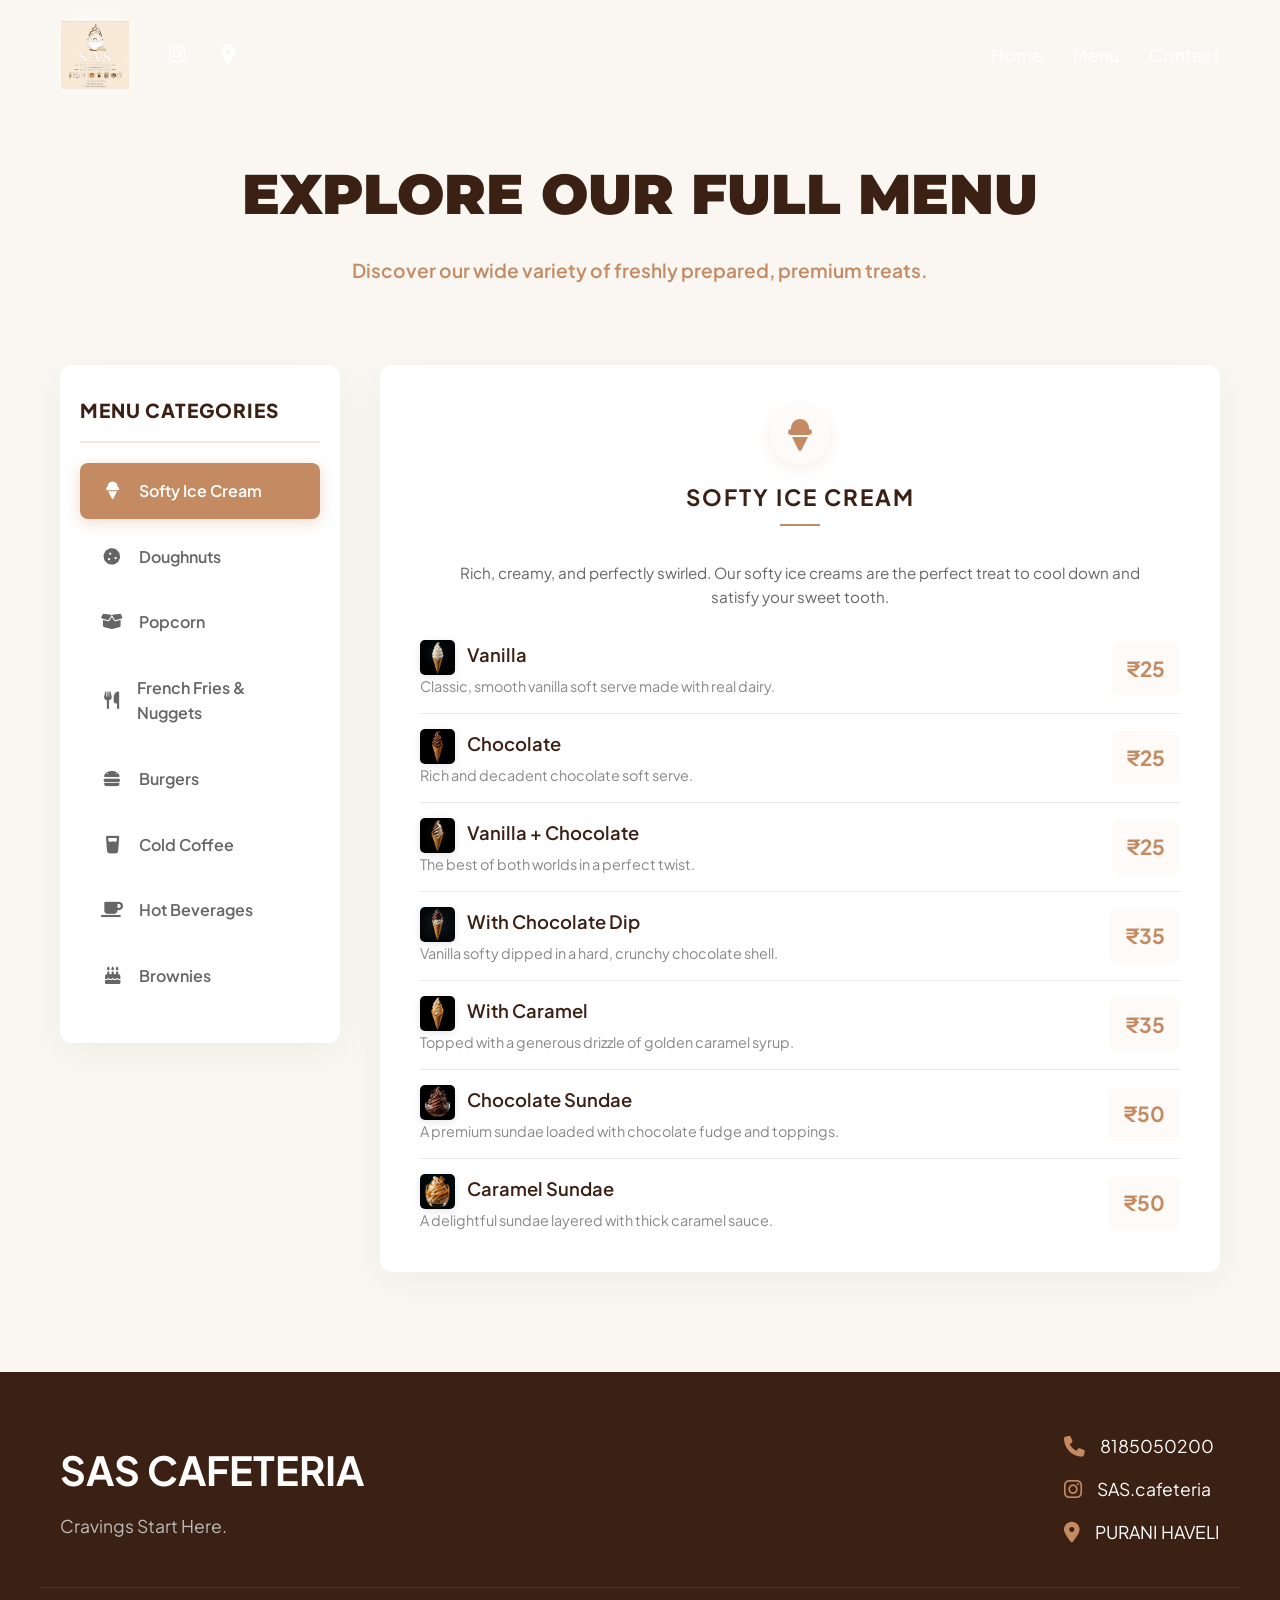
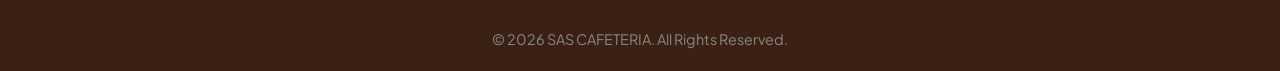
==== commit 9f47a7b9: "Fix image mapping and create interactive dashboard for menu" ====
--- a/menu.html
+++ b/menu.html
@@ -45,10 +45,22 @@
                 <p class="page-subtitle">Discover our wide variety of freshly prepared, premium treats.</p>
             </div>
             
-            <div class="full-menu-grid">
-                
-                <!-- SOFTY ICE CREAM -->
-                <div class="full-menu-category fade-in">
+            <div class="menu-dashboard">
+<aside class="dashboard-sidebar">
+    <h3 class="sidebar-title">Menu Categories</h3>
+    <ul class="dashboard-tabs">
+        <li class="tab-link active" data-target="category-0"><i class="fa-solid fa-ice-cream"></i> Softy Ice Cream</li>
+        <li class="tab-link " data-target="category-1"><i class="fa-solid fa-cookie"></i> Doughnuts</li>
+        <li class="tab-link " data-target="category-2"><i class="fa-solid fa-box-open"></i> Popcorn</li>
+        <li class="tab-link " data-target="category-3"><i class="fa-solid fa-utensils"></i> French Fries & Nuggets</li>
+        <li class="tab-link " data-target="category-4"><i class="fa-solid fa-burger"></i> Burgers</li>
+        <li class="tab-link " data-target="category-5"><i class="fa-solid fa-glass-water"></i> Cold Coffee</li>
+        <li class="tab-link " data-target="category-6"><i class="fa-solid fa-mug-saucer"></i> Hot Beverages</li>
+        <li class="tab-link " data-target="category-7"><i class="fa-solid fa-cake-candles"></i> Brownies</li>
+    </ul>
+</aside>
+<main class="dashboard-content">
+<div id="category-0" class="full-menu-category dashboard-panel active">
                     <div class="category-header">
                         <i class="fa-solid fa-ice-cream"></i>
                         <h3>Softy Ice Cream</h3>
@@ -58,7 +70,7 @@
                         <li>
                             <div class="item-info">
                                 <div class="item-name-group">
-                                    <img src="images/Ultra-realistic_premium_commer_1.jpg" alt="Vanilla" class="item-thumb">
+                                    <img src="images/Ultra-realistic_premium_commer_16.jpg" alt="Vanilla" class="item-thumb">
                                     <span class="item-name">Vanilla</span>
                                 </div>
                                 <p class="item-desc">Classic, smooth vanilla soft serve made with real dairy.</p>
@@ -68,7 +80,7 @@
                         <li>
                             <div class="item-info">
                                 <div class="item-name-group">
-                                    <img src="images/Ultra-realistic_premium_commer_16.jpg" alt="Chocolate" class="item-thumb">
+                                    <img src="images/Ultra-realistic_premium_commer_8.jpg" alt="Chocolate" class="item-thumb">
                                     <span class="item-name">Chocolate</span>
                                 </div>
                                 <p class="item-desc">Rich and decadent chocolate soft serve.</p>
@@ -78,7 +90,7 @@
                         <li>
                             <div class="item-info">
                                 <div class="item-name-group">
-                                    <img src="images/Ultra-realistic_premium_commer_8.jpg" alt="Vanilla + Chocolate" class="item-thumb">
+                                    <img src="images/Ultra-realistic_premium_food_p_12.jpg" alt="Vanilla + Chocolate" class="item-thumb">
                                     <span class="item-name">Vanilla + Chocolate</span>
                                 </div>
                                 <p class="item-desc">The best of both worlds in a perfect twist.</p>
@@ -98,7 +110,7 @@
                         <li>
                             <div class="item-info">
                                 <div class="item-name-group">
-                                    <img src="images/Ultra-realistic_premium_carame_3.jpg" alt="With Caramel" class="item-thumb">
+                                    <img src="images/Ultra-realistic_premium_commer_1.jpg" alt="With Caramel" class="item-thumb">
                                     <span class="item-name">With Caramel</span>
                                 </div>
                                 <p class="item-desc">Topped with a generous drizzle of golden caramel syrup.</p>
@@ -118,7 +130,7 @@
                         <li>
                             <div class="item-info">
                                 <div class="item-name-group">
-                                    <img src="images/Ultra-realistic_premium_food_p_12.jpg" alt="Caramel Sundae" class="item-thumb">
+                                    <img src="images/Ultra-realistic_premium_carame_3.jpg" alt="Caramel Sundae" class="item-thumb">
                                     <span class="item-name">Caramel Sundae</span>
                                 </div>
                                 <p class="item-desc">A delightful sundae layered with thick caramel sauce.</p>
@@ -127,9 +139,7 @@
                         </li>
                     </ul>
                 </div>
-
-                <!-- DOUGHNUT -->
-                <div class="full-menu-category fade-in">
+<div id="category-1" class="full-menu-category dashboard-panel ">
                     <div class="category-header">
                         <i class="fa-solid fa-cookie"></i>
                         <h3>Doughnuts</h3>
@@ -187,9 +197,7 @@
                         </li>
                     </ul>
                 </div>
-
-                <!-- POPCORN -->
-                <div class="full-menu-category fade-in">
+<div id="category-2" class="full-menu-category dashboard-panel ">
                     <div class="category-header">
                         <i class="fa-solid fa-box-open"></i>
                         <h3>Popcorn</h3>
@@ -240,9 +248,7 @@
                         </li>
                     </ul>
                 </div>
-
-                <!-- FRENCH FRIES & NUGGETS -->
-                <div class="full-menu-category fade-in">
+<div id="category-3" class="full-menu-category dashboard-panel ">
                     <div class="category-header">
                         <i class="fa-solid fa-utensils"></i>
                         <h3>French Fries & Nuggets</h3>
@@ -279,9 +285,7 @@
                         </li>
                     </ul>
                 </div>
-                
-                <!-- BURGER -->
-                <div class="full-menu-category fade-in">
+<div id="category-4" class="full-menu-category dashboard-panel ">
                     <div class="category-header">
                         <i class="fa-solid fa-burger"></i>
                         <h3>Burgers</h3>
@@ -304,9 +308,7 @@
                         </li>
                     </ul>
                 </div>
-                
-                <!-- COLD COFFEE -->
-                <div class="full-menu-category fade-in">
+<div id="category-5" class="full-menu-category dashboard-panel ">
                     <div class="category-header">
                         <i class="fa-solid fa-glass-water"></i>
                         <h3>Cold Coffee</h3>
@@ -343,9 +345,7 @@
                         </li>
                     </ul>
                 </div>
-
-                <!-- HOT BEVERAGES -->
-                <div class="full-menu-category fade-in">
+<div id="category-6" class="full-menu-category dashboard-panel ">
                     <div class="category-header">
                         <i class="fa-solid fa-mug-saucer"></i>
                         <h3>Hot Beverages</h3>
@@ -382,9 +382,7 @@
                         </li>
                     </ul>
                 </div>
-
-                <!-- BROWNIE -->
-                <div class="full-menu-category fade-in">
+<div id="category-7" class="full-menu-category dashboard-panel ">
                     <div class="category-header">
                         <i class="fa-solid fa-cake-candles"></i>
                         <h3>Brownies</h3>
@@ -421,9 +419,9 @@
                         </li>
                     </ul>
                 </div>
+</main>
+</div>
 
-            </div>
-        </div>
     </section>
 
     <!-- Contact / Footer Section -->
--- a/style.css
+++ b/style.css
@@ -577,12 +577,89 @@
     font-weight: 600;
 }
 
-.full-menu-grid {
-    display: grid;
-    grid-template-columns: repeat(auto-fit, minmax(400px, 1fr));
+/* Dashboard Layout for Menu Page */
+.menu-dashboard {
+    display: flex;
     gap: 40px;
-}
-
+    align-items: flex-start;
+}
+
+.dashboard-sidebar {
+    flex: 0 0 280px;
+    background: #fff;
+    padding: 30px 20px;
+    border-radius: 12px;
+    box-shadow: 0 10px 40px rgba(59, 32, 20, 0.05);
+    position: sticky;
+    top: 100px;
+}
+
+.sidebar-title {
+    font-size: 1.2rem;
+    color: var(--primary-color);
+    margin-bottom: 20px;
+    padding-bottom: 15px;
+    border-bottom: 2px solid rgba(196, 139, 98, 0.2);
+    text-transform: uppercase;
+    letter-spacing: 1px;
+    font-weight: 800;
+}
+
+.dashboard-tabs {
+    list-style: none;
+}
+
+.tab-link {
+    padding: 15px 20px;
+    margin-bottom: 10px;
+    border-radius: 8px;
+    cursor: pointer;
+    font-weight: 600;
+    color: #666;
+    transition: all 0.3s ease;
+    display: flex;
+    align-items: center;
+    gap: 15px;
+}
+
+.tab-link i {
+    width: 24px;
+    text-align: center;
+    font-size: 1.1rem;
+}
+
+.tab-link:hover {
+    background: rgba(196, 139, 98, 0.08);
+    color: var(--primary-color);
+    transform: translateX(5px);
+}
+
+.tab-link.active {
+    background: var(--accent-color);
+    color: #fff;
+    box-shadow: 0 4px 15px rgba(196, 139, 98, 0.3);
+}
+
+.dashboard-content {
+    flex: 1;
+    min-width: 0;
+}
+
+.dashboard-panel {
+    display: none;
+    animation: fadeInPanel 0.4s ease forwards;
+}
+
+.dashboard-panel.active {
+    display: block;
+}
+
+@keyframes fadeInPanel {
+    from { opacity: 0; transform: translateY(15px); }
+    to { opacity: 1; transform: translateY(0); }
+}
+
+/* Original Dedicated Menu Grid fallback removed, categories are now dashboard panels */
 .full-menu-category {
     background: #fff;
     padding: 40px;
@@ -736,6 +813,30 @@
         width: calc(100% - 10px);
     }
     
+    /* Dashboard Layout */
+    .menu-dashboard {
+        flex-direction: column;
+        padding: 0 15px;
+    }
+    .dashboard-sidebar {
+        flex: 1;
+        width: 100%;
+        position: relative;
+        top: 0;
+        margin-bottom: 20px;
+        padding: 20px;
+    }
+    .dashboard-tabs {
+        display: flex;
+        overflow-x: auto;
+        padding-bottom: 10px;
+        gap: 10px;
+    }
+    .tab-link {
+        white-space: nowrap;
+        margin-bottom: 0;
+    }
+    
     /* Footer */
     .footer-content {
         flex-direction: column;
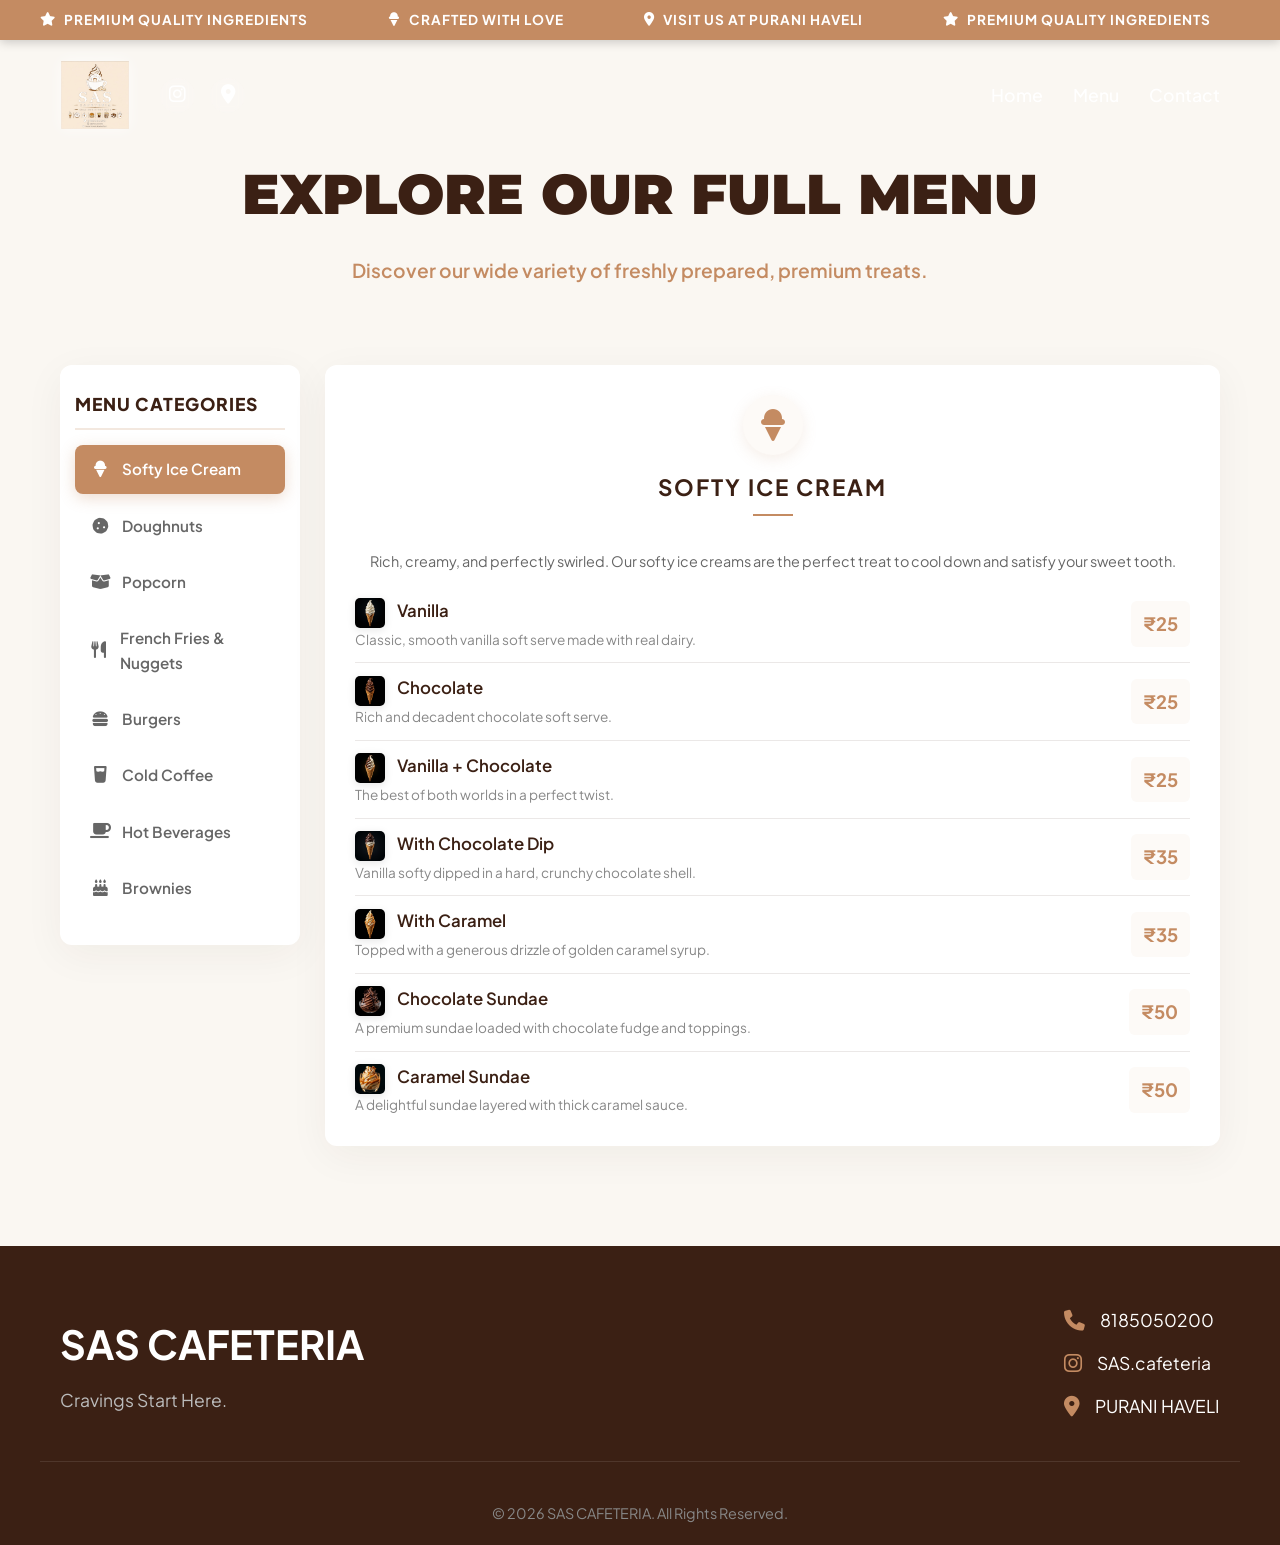
==== commit 723f2e92: "Add infinite scrolling top announcement ribbon and adjust hero spacing" ====
--- a/menu.html
+++ b/menu.html
@@ -11,9 +11,18 @@
     <!-- Icons -->
     <link rel="stylesheet" href="https://cdnjs.cloudflare.com/ajax/libs/font-awesome/6.4.0/css/all.min.css">
     <!-- CSS -->
-    <link rel="stylesheet" href="style.css">
+    <link rel="stylesheet" href="style.css?v=5">
 </head>
 <body>
+    <!-- Top Announcement Ribbon -->
+    <div class="top-ribbon">
+        <div class="ribbon-content">
+            <span class="ribbon-item"><i class="fa-solid fa-star"></i> PREMIUM QUALITY INGREDIENTS</span>
+            <span class="ribbon-item"><i class="fa-solid fa-ice-cream"></i> CRAFTED WITH LOVE</span>
+            <span class="ribbon-item"><i class="fa-solid fa-location-dot"></i> VISIT US AT PURANI HAVELI</span>
+            <span class="ribbon-item"><i class="fa-solid fa-star"></i> PREMIUM QUALITY INGREDIENTS</span>
+        </div>
+    </div>
 
     <!-- Header / Navbar -->
     <header class="navbar scrolled">
@@ -70,7 +79,7 @@
                         <li>
                             <div class="item-info">
                                 <div class="item-name-group">
-                                    <img src="images/Ultra-realistic_premium_commer_16.jpg" alt="Vanilla" class="item-thumb">
+                                    <img src="images/ice creams/Ultra-realistic_premium_commer_16.jpg" alt="Vanilla" class="item-thumb">
                                     <span class="item-name">Vanilla</span>
                                 </div>
                                 <p class="item-desc">Classic, smooth vanilla soft serve made with real dairy.</p>
@@ -80,7 +89,7 @@
                         <li>
                             <div class="item-info">
                                 <div class="item-name-group">
-                                    <img src="images/Ultra-realistic_premium_commer_8.jpg" alt="Chocolate" class="item-thumb">
+                                    <img src="images/ice creams/Ultra-realistic_premium_commer_8.jpg" alt="Chocolate" class="item-thumb">
                                     <span class="item-name">Chocolate</span>
                                 </div>
                                 <p class="item-desc">Rich and decadent chocolate soft serve.</p>
@@ -90,7 +99,7 @@
                         <li>
                             <div class="item-info">
                                 <div class="item-name-group">
-                                    <img src="images/Ultra-realistic_premium_food_p_12.jpg" alt="Vanilla + Chocolate" class="item-thumb">
+                                    <img src="images/ice creams/Ultra-realistic_premium_food_p_12.jpg" alt="Vanilla + Chocolate" class="item-thumb">
                                     <span class="item-name">Vanilla + Chocolate</span>
                                 </div>
                                 <p class="item-desc">The best of both worlds in a perfect twist.</p>
@@ -100,7 +109,7 @@
                         <li>
                             <div class="item-info">
                                 <div class="item-name-group">
-                                    <img src="images/Ultra-realistic_premium_commer_9.jpg" alt="With Chocolate Dip" class="item-thumb">
+                                    <img src="images/ice creams/Ultra-realistic_premium_commer_9.jpg" alt="With Chocolate Dip" class="item-thumb">
                                     <span class="item-name">With Chocolate Dip</span>
                                 </div>
                                 <p class="item-desc">Vanilla softy dipped in a hard, crunchy chocolate shell.</p>
@@ -110,7 +119,7 @@
                         <li>
                             <div class="item-info">
                                 <div class="item-name-group">
-                                    <img src="images/Ultra-realistic_premium_commer_1.jpg" alt="With Caramel" class="item-thumb">
+                                    <img src="images/ice creams/Ultra-realistic_premium_commer_1.jpg" alt="With Caramel" class="item-thumb">
                                     <span class="item-name">With Caramel</span>
                                 </div>
                                 <p class="item-desc">Topped with a generous drizzle of golden caramel syrup.</p>
@@ -120,7 +129,7 @@
                         <li>
                             <div class="item-info">
                                 <div class="item-name-group">
-                                    <img src="images/Ultra-realistic_premium_chocol_6.jpg" alt="Chocolate Sundae" class="item-thumb">
+                                    <img src="images/ice creams/Ultra-realistic_premium_chocol_6.jpg" alt="Chocolate Sundae" class="item-thumb">
                                     <span class="item-name">Chocolate Sundae</span>
                                 </div>
                                 <p class="item-desc">A premium sundae loaded with chocolate fudge and toppings.</p>
@@ -130,7 +139,7 @@
                         <li>
                             <div class="item-info">
                                 <div class="item-name-group">
-                                    <img src="images/Ultra-realistic_premium_carame_3.jpg" alt="Caramel Sundae" class="item-thumb">
+                                    <img src="images/ice creams/Ultra-realistic_premium_carame_3.jpg" alt="Caramel Sundae" class="item-thumb">
                                     <span class="item-name">Caramel Sundae</span>
                                 </div>
                                 <p class="item-desc">A delightful sundae layered with thick caramel sauce.</p>
--- a/style.css
+++ b/style.css
@@ -42,10 +42,47 @@
     padding: 0 20px;
 }
 
-/* Navbar */
+/* --- Ribbon Interface --- */
+.top-ribbon {
+    position: fixed;
+    top: 0;
+    left: 0;
+    width: 100%;
+    height: 40px;
+    background: var(--accent-color);
+    color: #fff;
+    display: flex;
+    align-items: center;
+    overflow: hidden;
+    z-index: 1001;
+    box-shadow: 0 2px 10px rgba(0,0,0,0.2);
+}
+
+.ribbon-content {
+    display: flex;
+    white-space: nowrap;
+    animation: scrollRibbon 20s linear infinite;
+}
+
+.ribbon-item {
+    font-size: 0.85rem;
+    font-weight: 700;
+    letter-spacing: 1px;
+    padding: 0 40px;
+    display: flex;
+    align-items: center;
+    gap: 8px;
+}
+
+@keyframes scrollRibbon {
+    0% { transform: translateX(0); }
+    100% { transform: translateX(-50%); }
+}
+
+/* --- Header & Nav --- */
 .navbar {
     position: fixed;
-    top: 0;
+    top: 40px; /* Pushed down for ribbon */
     left: 0;
     width: 100%;
     padding: 20px 0;
@@ -128,12 +165,12 @@
 
 /* Hero Section */
 .hero {
+    height: calc(100vh - 40px); /* Adjust for ribbon height */
+    margin-top: 40px; /* Space for ribbon */
     position: relative;
-    height: 100vh;
     display: flex;
     align-items: center;
     justify-content: center;
-    text-align: center;
     overflow: hidden;
 }
 
@@ -163,7 +200,7 @@
 .hero-content {
     color: var(--text-light);
     z-index: 1;
-    padding: 20px 80px;
+    padding: 20px 40px; /* Reduced right padding to shift text further right */
     width: 100%;
     display: flex;
     justify-content: flex-end; /* Push the block to the right */
@@ -178,7 +215,7 @@
 
 .hero-content h1 {
     font-family: 'Montserrat', sans-serif;
-    font-size: 4.5rem; /* Slightly larger */
+    font-size: 3.2rem; /* Reduced to avoid overlapping video subject */
     font-weight: 900;
     margin-bottom: 5px;
     letter-spacing: -1px; /* Tighter letter spacing */
@@ -188,9 +225,9 @@
 }
 
 .hero-content p {
-    font-size: 1.3rem; 
+    font-size: 1.15rem; /* Slightly smaller to match new h1 size */
     font-weight: 500;
-    margin-bottom: 35px;
+    margin-bottom: 25px;
     letter-spacing: 0.5px;
     text-shadow: 1px 1px 3px rgba(0,0,0,0.5); /* Softer shadow */
 }
@@ -261,6 +298,184 @@
     letter-spacing: 2px;
 }
 
+/* Featured Category Section (Home Page) */
+.featured-section-wrapper {
+    padding-top: 120px; /* Clear fixed navbar */
+    padding-bottom: 80px;
+}
+
+.featured-category-card {
+    background-size: cover;
+    background-position: center;
+    background-repeat: no-repeat;
+    /* Removed background-attachment: fixed to prevent viewport scaling issues */
+    padding: 80px 40px;
+    margin: 40px 0;
+    position: relative;
+    color: #ffffff !important;
+    box-shadow: inset 0 0 100px rgba(0,0,0,0.5);
+    display: flex;
+    align-items: center;
+}
+
+.featured-text {
+    max-width: 500px;
+    margin: 0; /* Left align instead of center */
+    text-align: left;
+    background: rgba(26, 12, 6, 0.7); /* Dark semi-transparent box for readability */
+    padding: 40px;
+    border-radius: 12px;
+    border: 1px solid rgba(255,255,255,0.1);
+    backdrop-filter: blur(5px);
+}
+
+.featured-icon {
+    font-size: 3rem;
+    color: var(--accent-color);
+    margin-bottom: 20px;
+}
+
+.featured-title {
+    font-size: 2.5rem;
+    font-family: var(--font-heading);
+    font-weight: 900;
+    margin-bottom: 20px;
+    letter-spacing: 1px;
+    text-transform: uppercase;
+    text-shadow: 2px 2px 10px rgba(0,0,0,0.5);
+    color: #ffffff !important;
+}
+
+.featured-desc {
+    font-size: 1.1rem;
+    line-height: 1.8;
+    color: #ffffff !important;
+    margin-bottom: 30px;
+    opacity: 0.95;
+}
+
+.featured-slider-container {
+    position: relative;
+    display: flex;
+    align-items: center;
+    margin-bottom: 30px;
+    padding: 0 30px;
+}
+
+.featured-slider {
+    display: flex;
+    gap: 15px;
+    overflow-x: auto;
+    scroll-behavior: smooth;
+    -ms-overflow-style: none; /* IE and Edge */
+    scrollbar-width: none; /* Firefox */
+    padding: 10px 0;
+}
+
+.featured-slider::-webkit-scrollbar {
+    display: none; /* Chrome, Safari and Opera */
+}
+
+.featured-slide {
+    flex: 0 0 120px;
+    background: #fff;
+    border-radius: 12px;
+    padding: 10px;
+    text-align: center;
+    color: var(--primary-color);
+    box-shadow: 0 5px 15px rgba(0,0,0,0.2);
+    transition: transform 0.3s ease;
+}
+
+.featured-slide:hover {
+    transform: translateY(-5px);
+}
+
+.featured-slide img {
+    width: 100%;
+    height: 100px;
+    object-fit: cover;
+    border-radius: 8px;
+    margin-bottom: 10px;
+}
+
+.featured-slide h4 {
+    font-size: 0.9rem;
+    margin-bottom: 5px;
+    font-weight: 700;
+}
+
+.featured-slide .price {
+    font-size: 1rem;
+    color: var(--accent-color);
+    font-weight: 800;
+}
+
+.slider-arrow {
+    position: absolute;
+    top: 50%;
+    transform: translateY(-50%);
+    background: rgba(255,255,255,0.2);
+    border: none;
+    color: #fff;
+    width: 30px;
+    height: 30px;
+    border-radius: 50%;
+    cursor: pointer;
+    z-index: 2;
+    transition: background 0.3s ease;
+}
+
+.slider-arrow:hover {
+    background: var(--accent-color);
+}
+
+.left-arrow { left: 0; }
+.right-arrow { right: 0; }
+
+.featured-highlights li {
+    font-size: 1.05rem;
+    margin-bottom: 15px;
+    display: flex;
+    align-items: center;
+    gap: 15px;
+    color: #ffffff !important;
+}
+
+.featured-highlights li i {
+    color: var(--accent-color);
+}
+
+.btn-outline {
+    background: transparent;
+    border: 2px solid var(--accent-color);
+    color: var(--accent-color);
+}
+
+.btn-outline:hover {
+    background: var(--accent-color);
+    color: #fff;
+    box-shadow: 0 5px 20px rgba(196, 139, 98, 0.4);
+}
+
+.full-menu-cta {
+    text-align: center;
+    margin-top: 60px;
+}
+
+.full-menu-cta h3 {
+    font-size: 2rem;
+    color: var(--primary-color);
+    margin-bottom: 10px;
+    font-family: var(--font-heading);
+}
+
+.full-menu-cta p {
+    color: #666;
+    margin-bottom: 25px;
+    font-size: 1.1rem;
+}
+
 .section-subtitle {
     font-size: 1rem;
     color: var(--accent-color);
@@ -406,8 +621,8 @@
 }
 
 .item-thumb {
-    width: 35px;
-    height: 35px;
+    width: 30px;
+    height: 30px;
     border-radius: 5px; /* Slight rounding */
     object-fit: cover;
     margin-right: 12px;
@@ -580,14 +795,14 @@
 /* Dashboard Layout for Menu Page */
 .menu-dashboard {
     display: flex;
-    gap: 40px;
+    gap: 25px; /* Reduced gap */
     align-items: flex-start;
 }
 
 .dashboard-sidebar {
-    flex: 0 0 280px;
+    flex: 0 0 240px; /* Reduced width */
     background: #fff;
-    padding: 30px 20px;
+    padding: 25px 15px; /* Reduced padding */
     border-radius: 12px;
     box-shadow: 0 10px 40px rgba(59, 32, 20, 0.05);
     position: sticky;
@@ -595,10 +810,10 @@
 }
 
 .sidebar-title {
-    font-size: 1.2rem;
+    font-size: 1.1rem; /* Slightly smaller */
     color: var(--primary-color);
-    margin-bottom: 20px;
-    padding-bottom: 15px;
+    margin-bottom: 15px;
+    padding-bottom: 10px;
     border-bottom: 2px solid rgba(196, 139, 98, 0.2);
     text-transform: uppercase;
     letter-spacing: 1px;
@@ -610,28 +825,29 @@
 }
 
 .tab-link {
-    padding: 15px 20px;
-    margin-bottom: 10px;
+    padding: 12px 15px; /* Tighter padding */
+    margin-bottom: 8px;
     border-radius: 8px;
     cursor: pointer;
     font-weight: 600;
+    font-size: 0.95rem; /* Smaller font */
     color: #666;
     transition: all 0.3s ease;
     display: flex;
     align-items: center;
-    gap: 15px;
+    gap: 12px;
 }
 
 .tab-link i {
-    width: 24px;
+    width: 20px;
     text-align: center;
-    font-size: 1.1rem;
+    font-size: 1.05rem;
 }
 
 .tab-link:hover {
     background: rgba(196, 139, 98, 0.08);
     color: var(--primary-color);
-    transform: translateX(5px);
+    transform: translateX(3px);
 }
 
 .tab-link.active {
@@ -662,7 +878,7 @@
 /* Original Dedicated Menu Grid fallback removed, categories are now dashboard panels */
 .full-menu-category {
     background: #fff;
-    padding: 40px;
+    padding: 30px; /* Reduced padding from 40px */
     border-radius: 12px;
     box-shadow: 0 10px 40px rgba(59, 32, 20, 0.05);
 }
@@ -670,18 +886,18 @@
 .category-desc {
     text-align: center;
     color: #666;
-    margin-bottom: 30px;
-    font-size: 0.95rem;
-    line-height: 1.6;
-    padding: 0 20px;
+    margin-bottom: 25px;
+    font-size: 0.9rem;
+    line-height: 1.5;
+    padding: 0 10px;
 }
 
 .detailed-list li {
     flex-direction: row;
     align-items: center;
     border-bottom: 1px solid rgba(59,32,20,0.1);
-    padding-bottom: 15px;
-    margin-bottom: 15px;
+    padding-bottom: 12px;
+    margin-bottom: 12px;
 }
 
 .detailed-list li:last-child {
@@ -697,9 +913,9 @@
 }
 
 .detailed-list .item-name {
-    font-size: 1.15rem;
+    font-size: 1.05rem; /* Smaller font */
     color: var(--primary-color);
-    margin-bottom: 5px;
+    margin-bottom: 4px;
 }
 
 .detailed-list .item-name::after {
@@ -707,17 +923,17 @@
 }
 
 .item-desc {
-    font-size: 0.9rem;
+    font-size: 0.85rem;
     color: #888;
     font-weight: 400;
-    padding-right: 20px;
+    padding-right: 15px;
 }
 
 .detailed-list .item-price {
-    font-size: 1.3rem;
+    font-size: 1.15rem; /* Reduced from 1.3rem */
     background: #fdfaf7;
-    padding: 10px 15px;
-    border-radius: 8px;
+    padding: 8px 12px; /* Tighter padding */
+    border-radius: 6px;
     color: var(--accent-color);
 }
 
@@ -743,13 +959,13 @@
         align-items: center;
     }
     .hero-content h1 {
-        font-size: 2.8rem;
+        font-size: 2.2rem;
         letter-spacing: 0px;
         text-align: center;
         display: block; /* Allows natural text wrapping */
     }
     .hero-content p {
-        font-size: 1.1rem;
+        font-size: 1rem;
         margin-bottom: 25px;
     }
     .btn {
@@ -771,25 +987,18 @@
         padding: 0 10px;
     }
 
-    /* Menu Carousel */
-    .menu-carousel-wrapper {
-        padding: 0 5px;
-    }
-    .menu-category {
-        min-width: 75vw; /* Fit within mobile screen */
-        max-width: 75vw;
-        padding: 20px 15px; /* Reduce padding so content doesn't get cut off */
-    }
-    .carousel-btn {
-        width: 35px;
-        height: 35px;
+    /* Featured Section Mobile */
+    .featured-category-card {
+        padding: 60px 20px;
+        background-attachment: scroll; /* Fixes background attachment issues on iOS */
+    }
+    
+    .featured-title {
+        font-size: 2rem;
+    }
+    
+    .featured-desc {
         font-size: 1rem;
-    }
-    .prev-btn {
-        margin-right: 5px;
-    }
-    .next-btn {
-        margin-left: 5px;
     }
     
     /* Typography inside cards */
@@ -823,18 +1032,20 @@
         width: 100%;
         position: relative;
         top: 0;
-        margin-bottom: 20px;
-        padding: 20px;
+        margin-bottom: 15px;
+        padding: 15px 10px;
     }
     .dashboard-tabs {
         display: flex;
         overflow-x: auto;
-        padding-bottom: 10px;
-        gap: 10px;
+        padding-bottom: 5px;
+        gap: 8px;
     }
     .tab-link {
         white-space: nowrap;
         margin-bottom: 0;
+        padding: 8px 12px;
+        font-size: 0.9rem;
     }
     
     /* Footer */
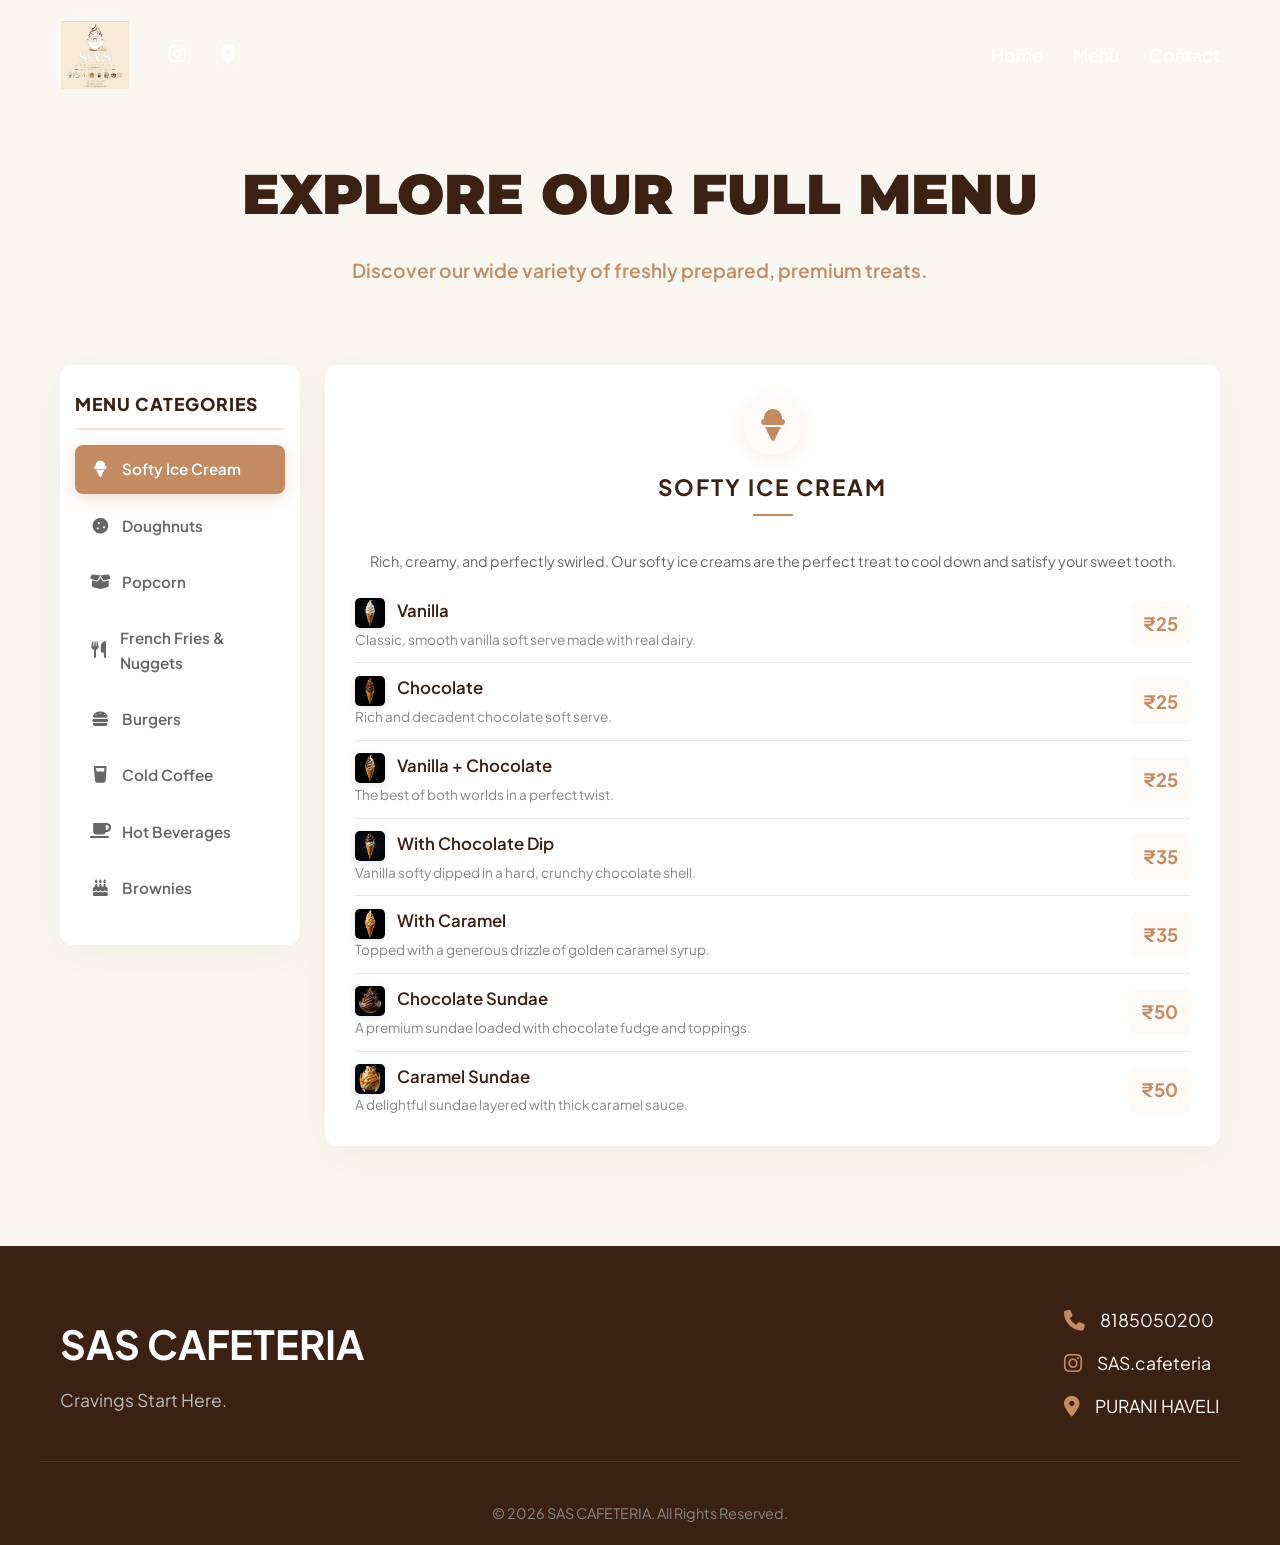
==== commit be28bd71: "Push hero text down to make space for future ribbons interface" ====
--- a/menu.html
+++ b/menu.html
@@ -11,18 +11,9 @@
     <!-- Icons -->
     <link rel="stylesheet" href="https://cdnjs.cloudflare.com/ajax/libs/font-awesome/6.4.0/css/all.min.css">
     <!-- CSS -->
-    <link rel="stylesheet" href="style.css?v=5">
+    <link rel="stylesheet" href="style.css">
 </head>
 <body>
-    <!-- Top Announcement Ribbon -->
-    <div class="top-ribbon">
-        <div class="ribbon-content">
-            <span class="ribbon-item"><i class="fa-solid fa-star"></i> PREMIUM QUALITY INGREDIENTS</span>
-            <span class="ribbon-item"><i class="fa-solid fa-ice-cream"></i> CRAFTED WITH LOVE</span>
-            <span class="ribbon-item"><i class="fa-solid fa-location-dot"></i> VISIT US AT PURANI HAVELI</span>
-            <span class="ribbon-item"><i class="fa-solid fa-star"></i> PREMIUM QUALITY INGREDIENTS</span>
-        </div>
-    </div>
 
     <!-- Header / Navbar -->
     <header class="navbar scrolled">
--- a/style.css
+++ b/style.css
@@ -42,47 +42,10 @@
     padding: 0 20px;
 }
 
-/* --- Ribbon Interface --- */
-.top-ribbon {
+/* Navbar */
+.navbar {
     position: fixed;
     top: 0;
-    left: 0;
-    width: 100%;
-    height: 40px;
-    background: var(--accent-color);
-    color: #fff;
-    display: flex;
-    align-items: center;
-    overflow: hidden;
-    z-index: 1001;
-    box-shadow: 0 2px 10px rgba(0,0,0,0.2);
-}
-
-.ribbon-content {
-    display: flex;
-    white-space: nowrap;
-    animation: scrollRibbon 20s linear infinite;
-}
-
-.ribbon-item {
-    font-size: 0.85rem;
-    font-weight: 700;
-    letter-spacing: 1px;
-    padding: 0 40px;
-    display: flex;
-    align-items: center;
-    gap: 8px;
-}
-
-@keyframes scrollRibbon {
-    0% { transform: translateX(0); }
-    100% { transform: translateX(-50%); }
-}
-
-/* --- Header & Nav --- */
-.navbar {
-    position: fixed;
-    top: 40px; /* Pushed down for ribbon */
     left: 0;
     width: 100%;
     padding: 20px 0;
@@ -165,12 +128,12 @@
 
 /* Hero Section */
 .hero {
-    height: calc(100vh - 40px); /* Adjust for ribbon height */
-    margin-top: 40px; /* Space for ribbon */
     position: relative;
+    height: 100vh;
     display: flex;
     align-items: center;
     justify-content: center;
+    text-align: center;
     overflow: hidden;
 }
 
@@ -201,6 +164,7 @@
     color: var(--text-light);
     z-index: 1;
     padding: 20px 40px; /* Reduced right padding to shift text further right */
+    margin-top: 100px; /* Push text down to make space for ribbons */
     width: 100%;
     display: flex;
     justify-content: flex-end; /* Push the block to the right */
